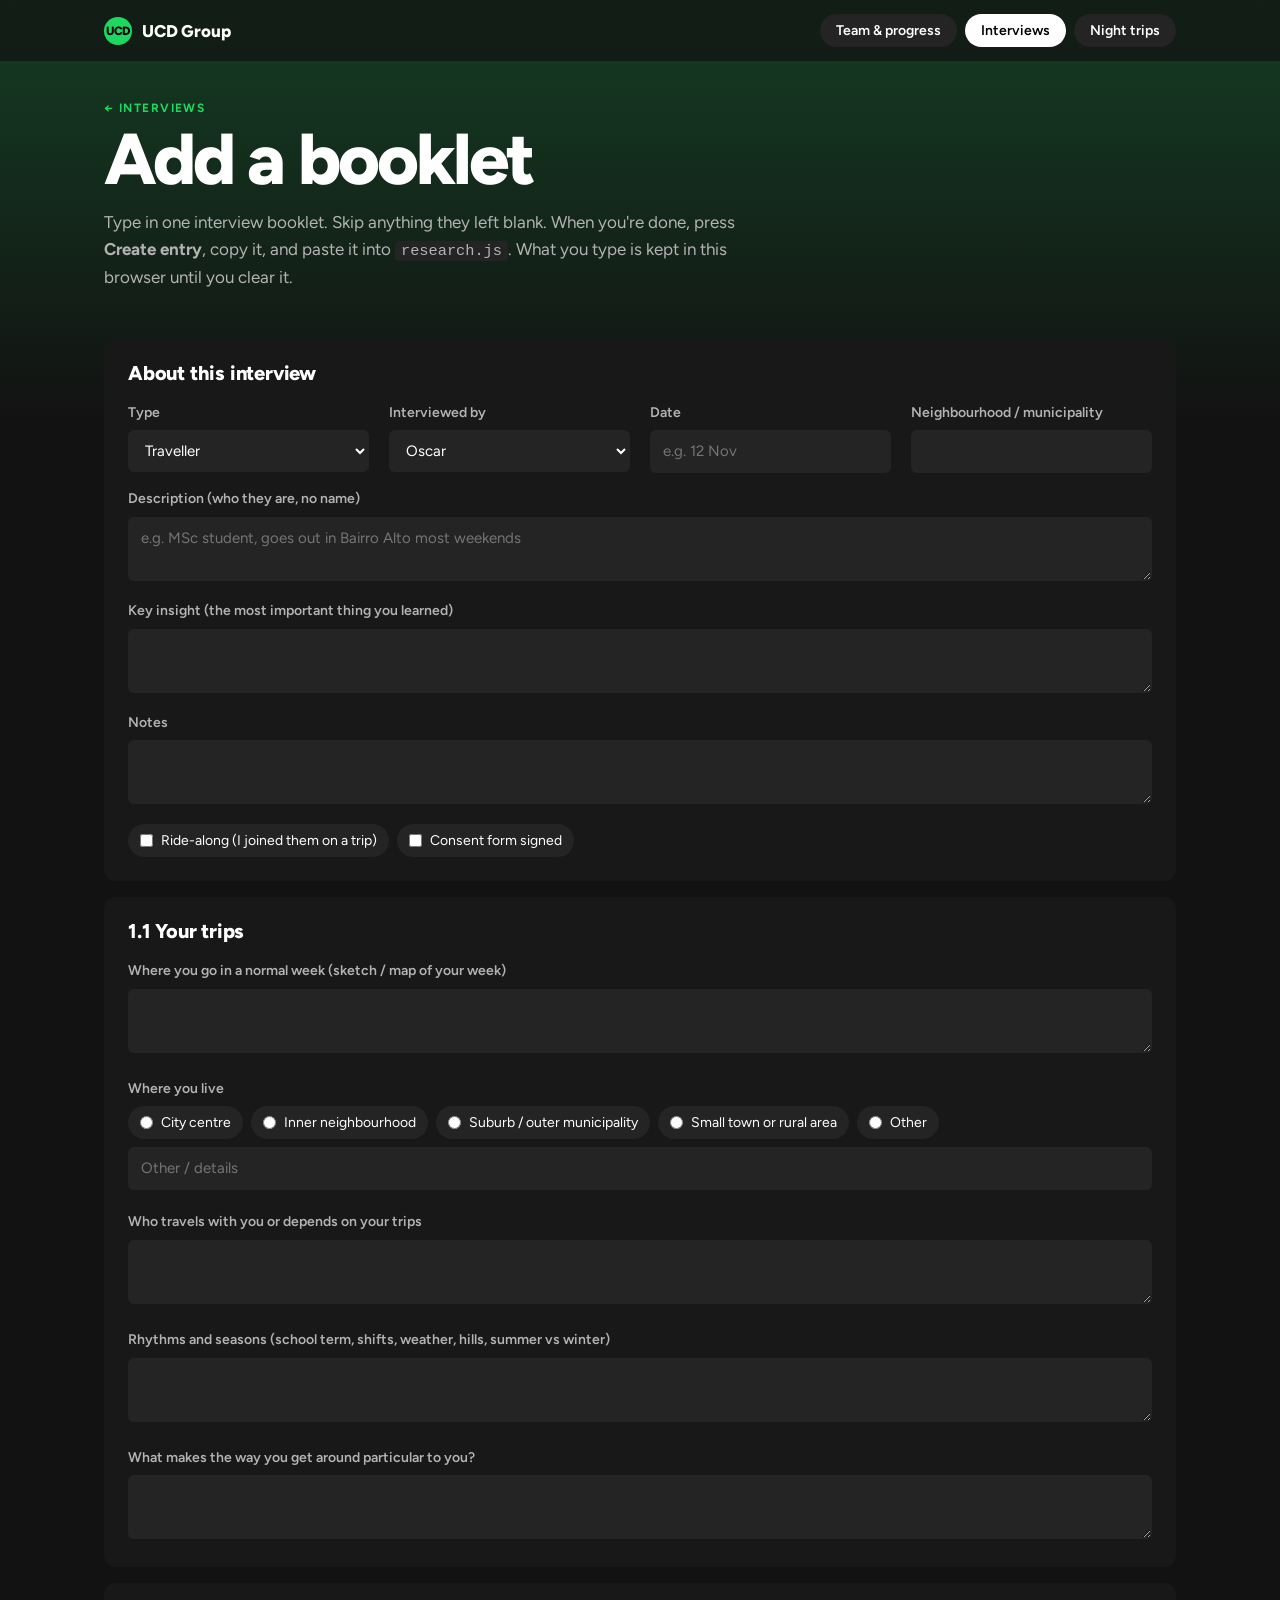
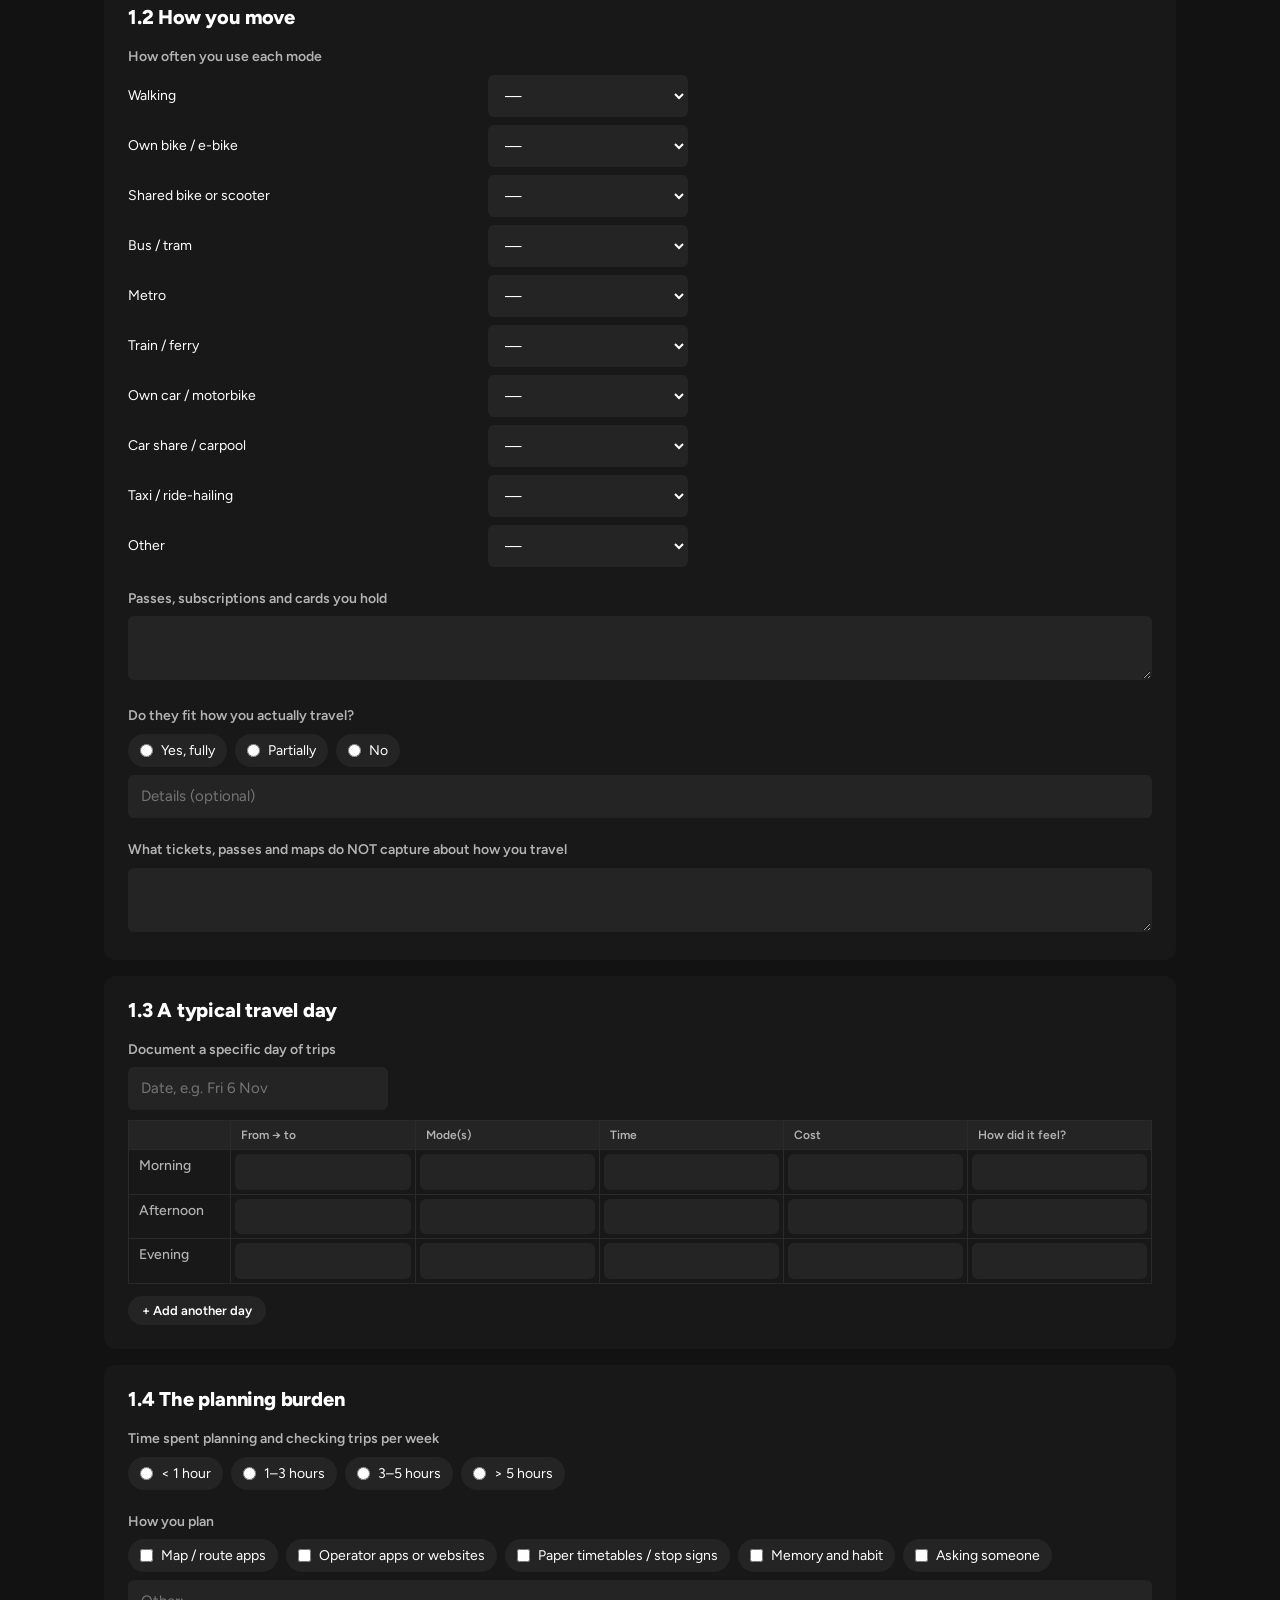
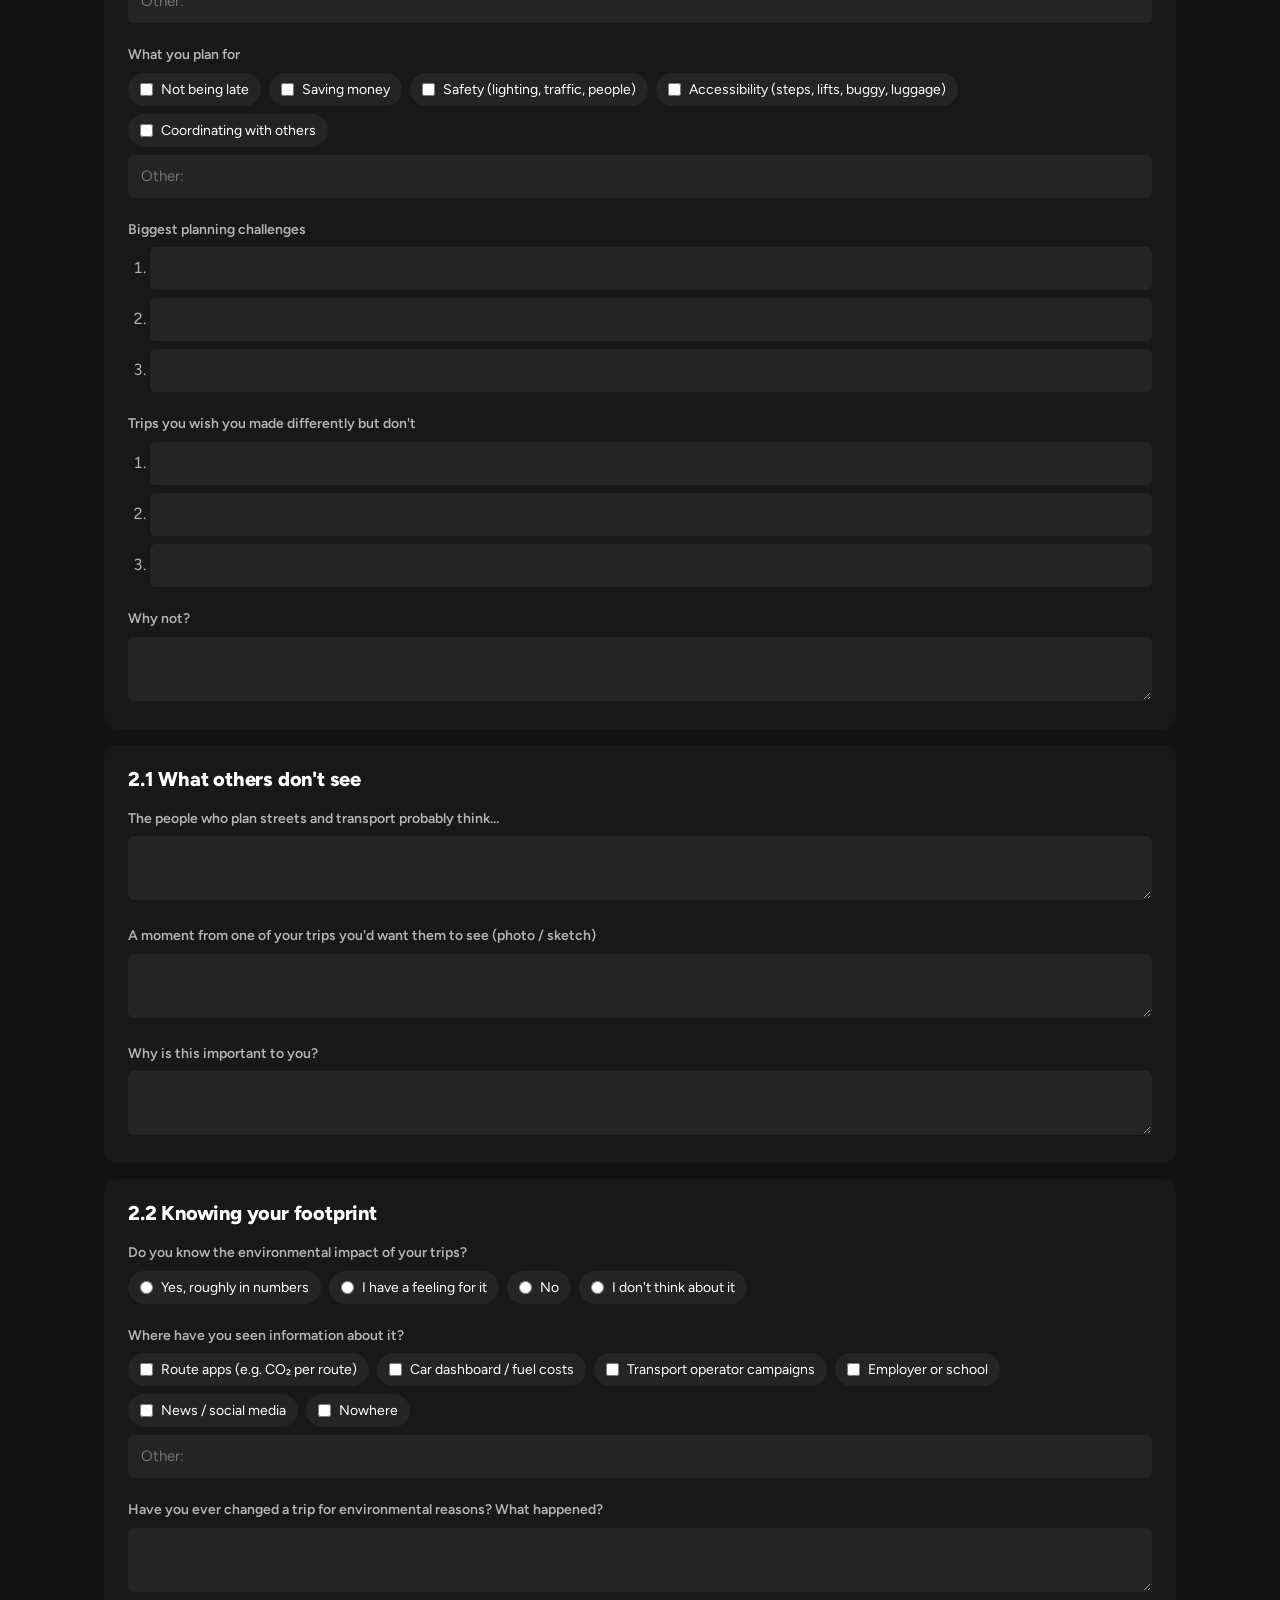
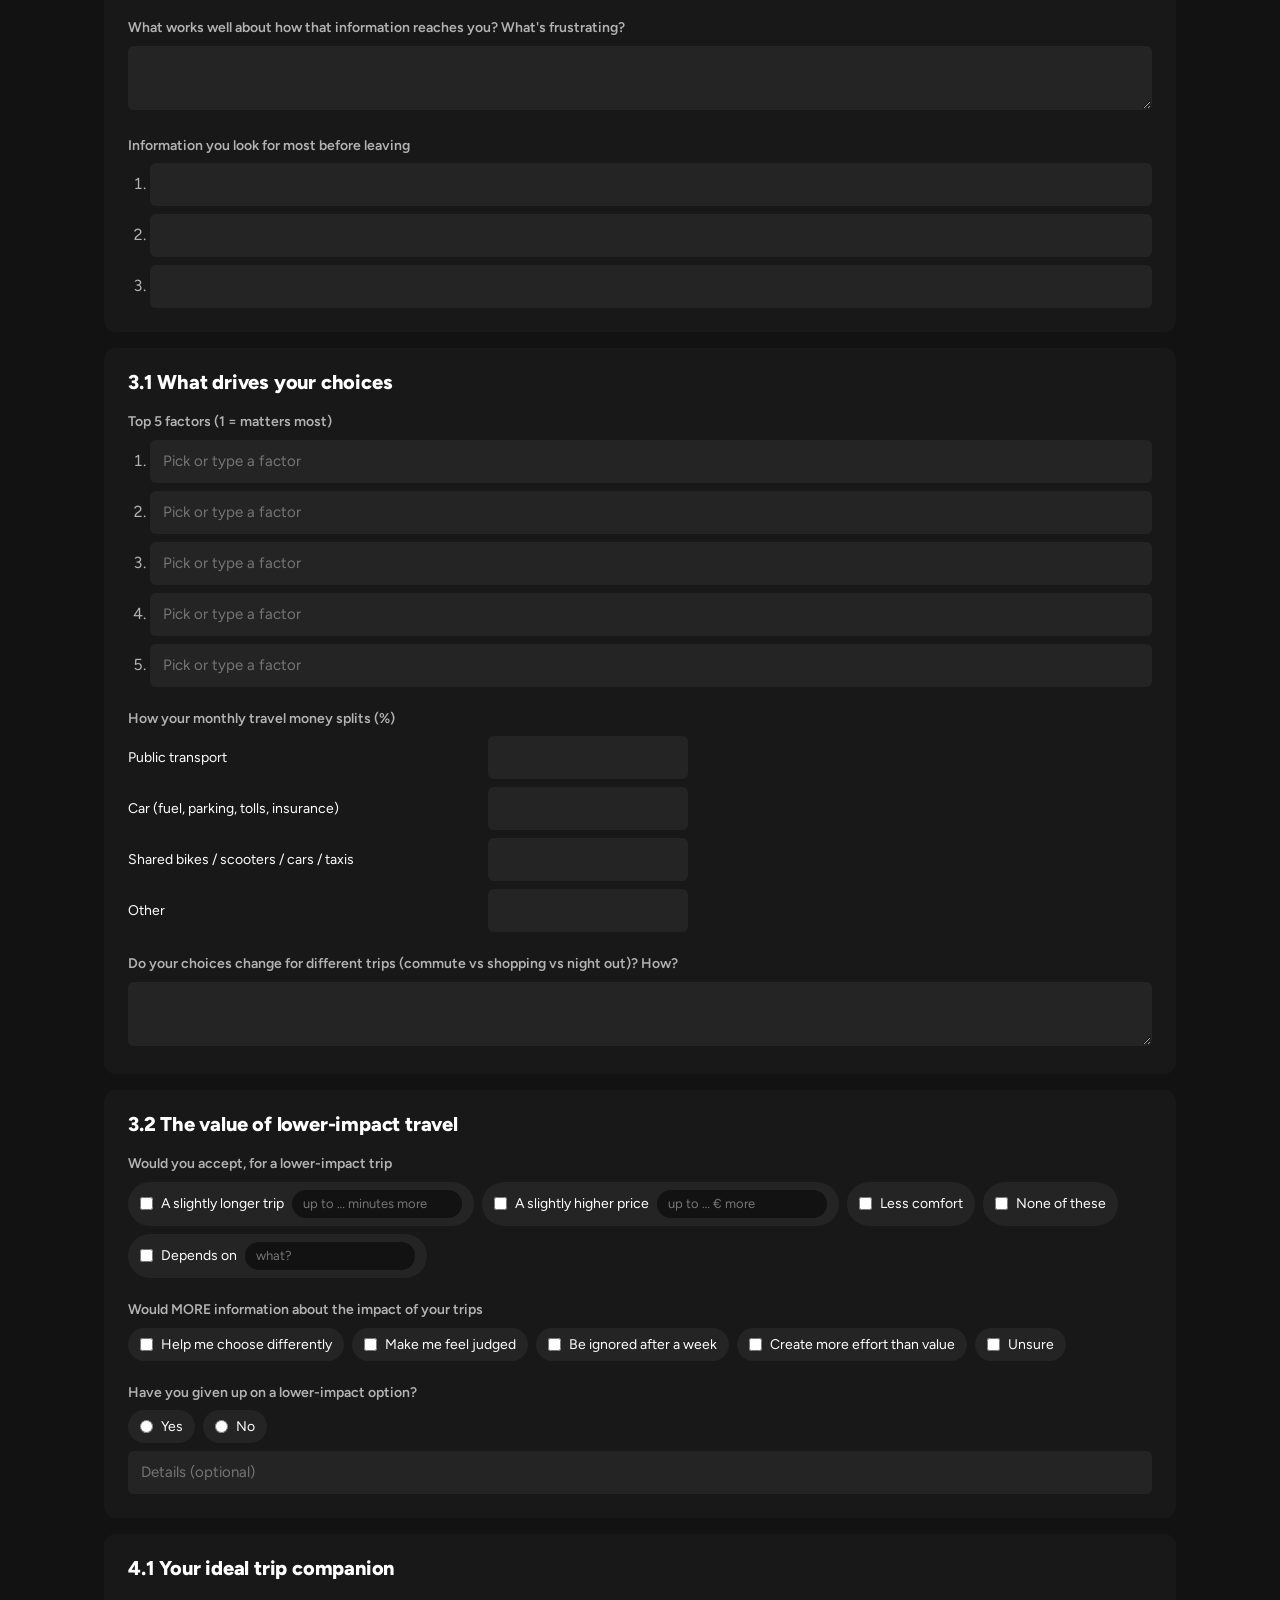
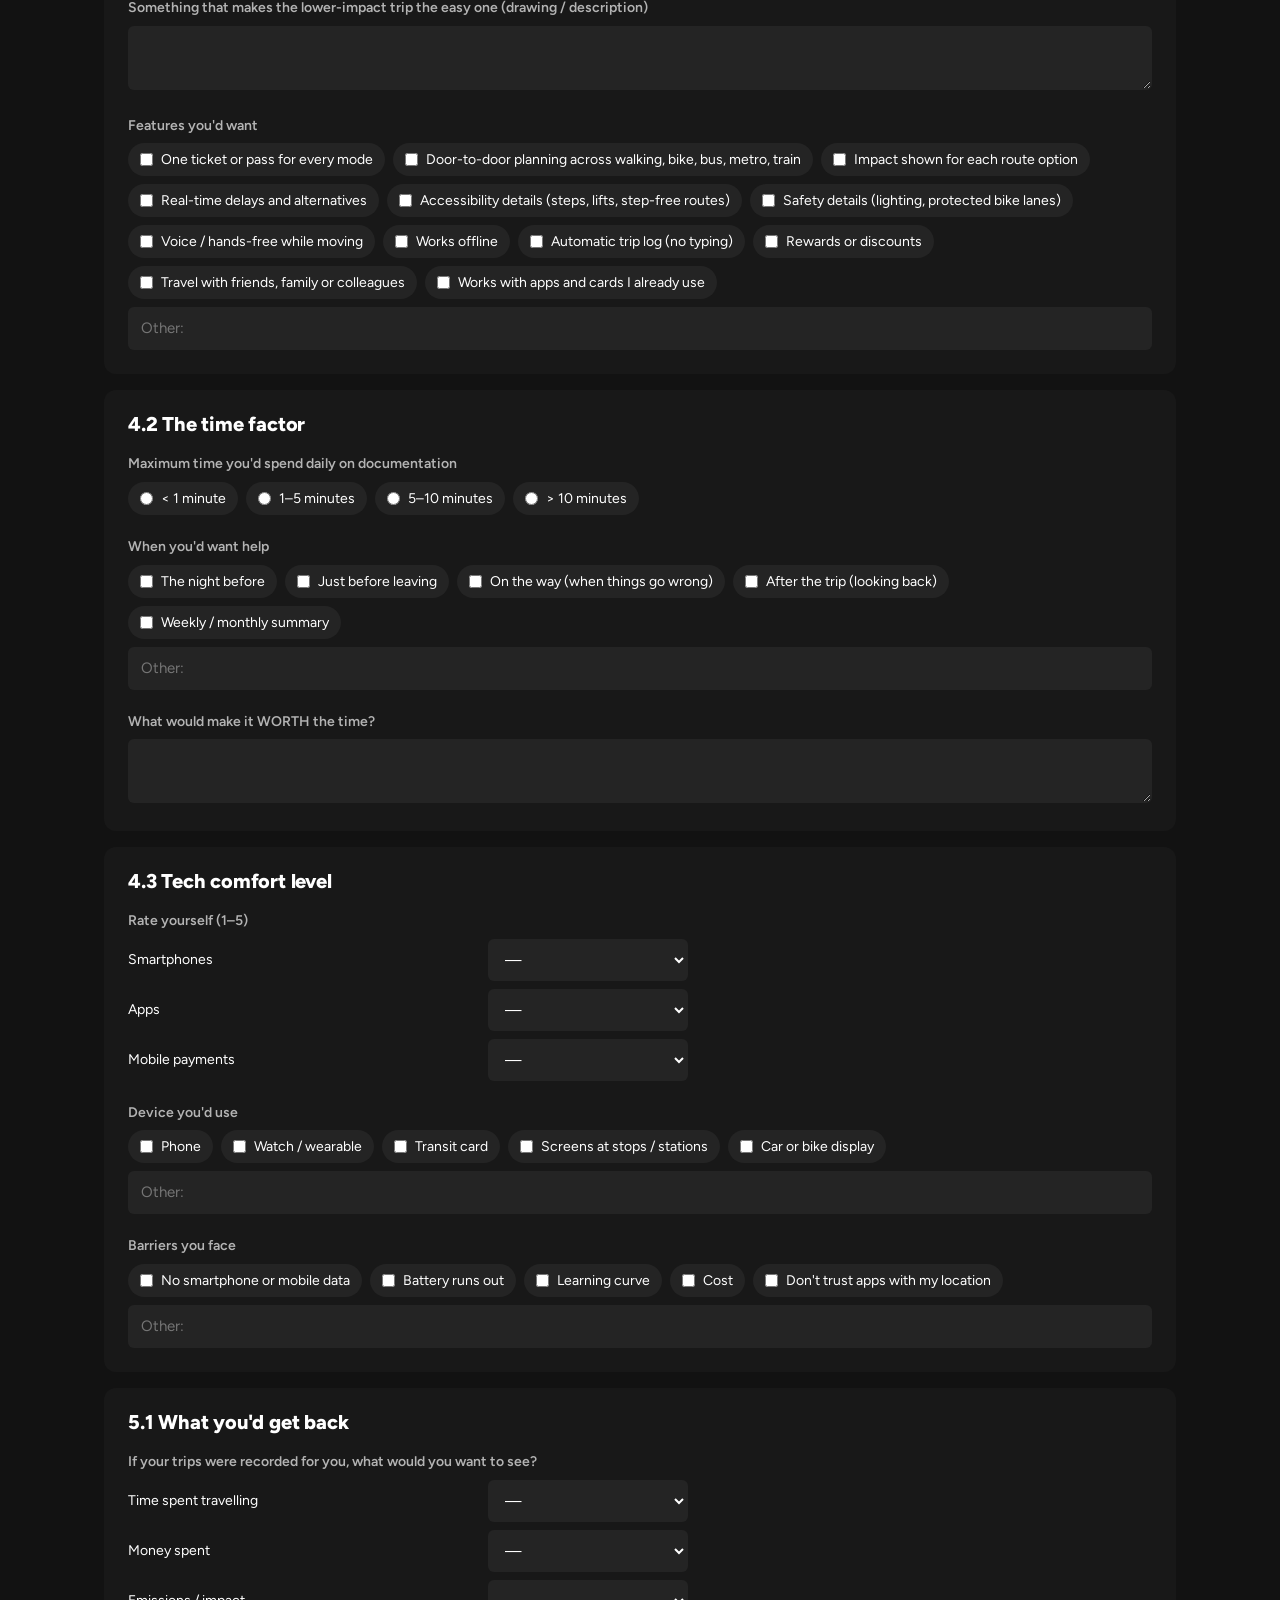
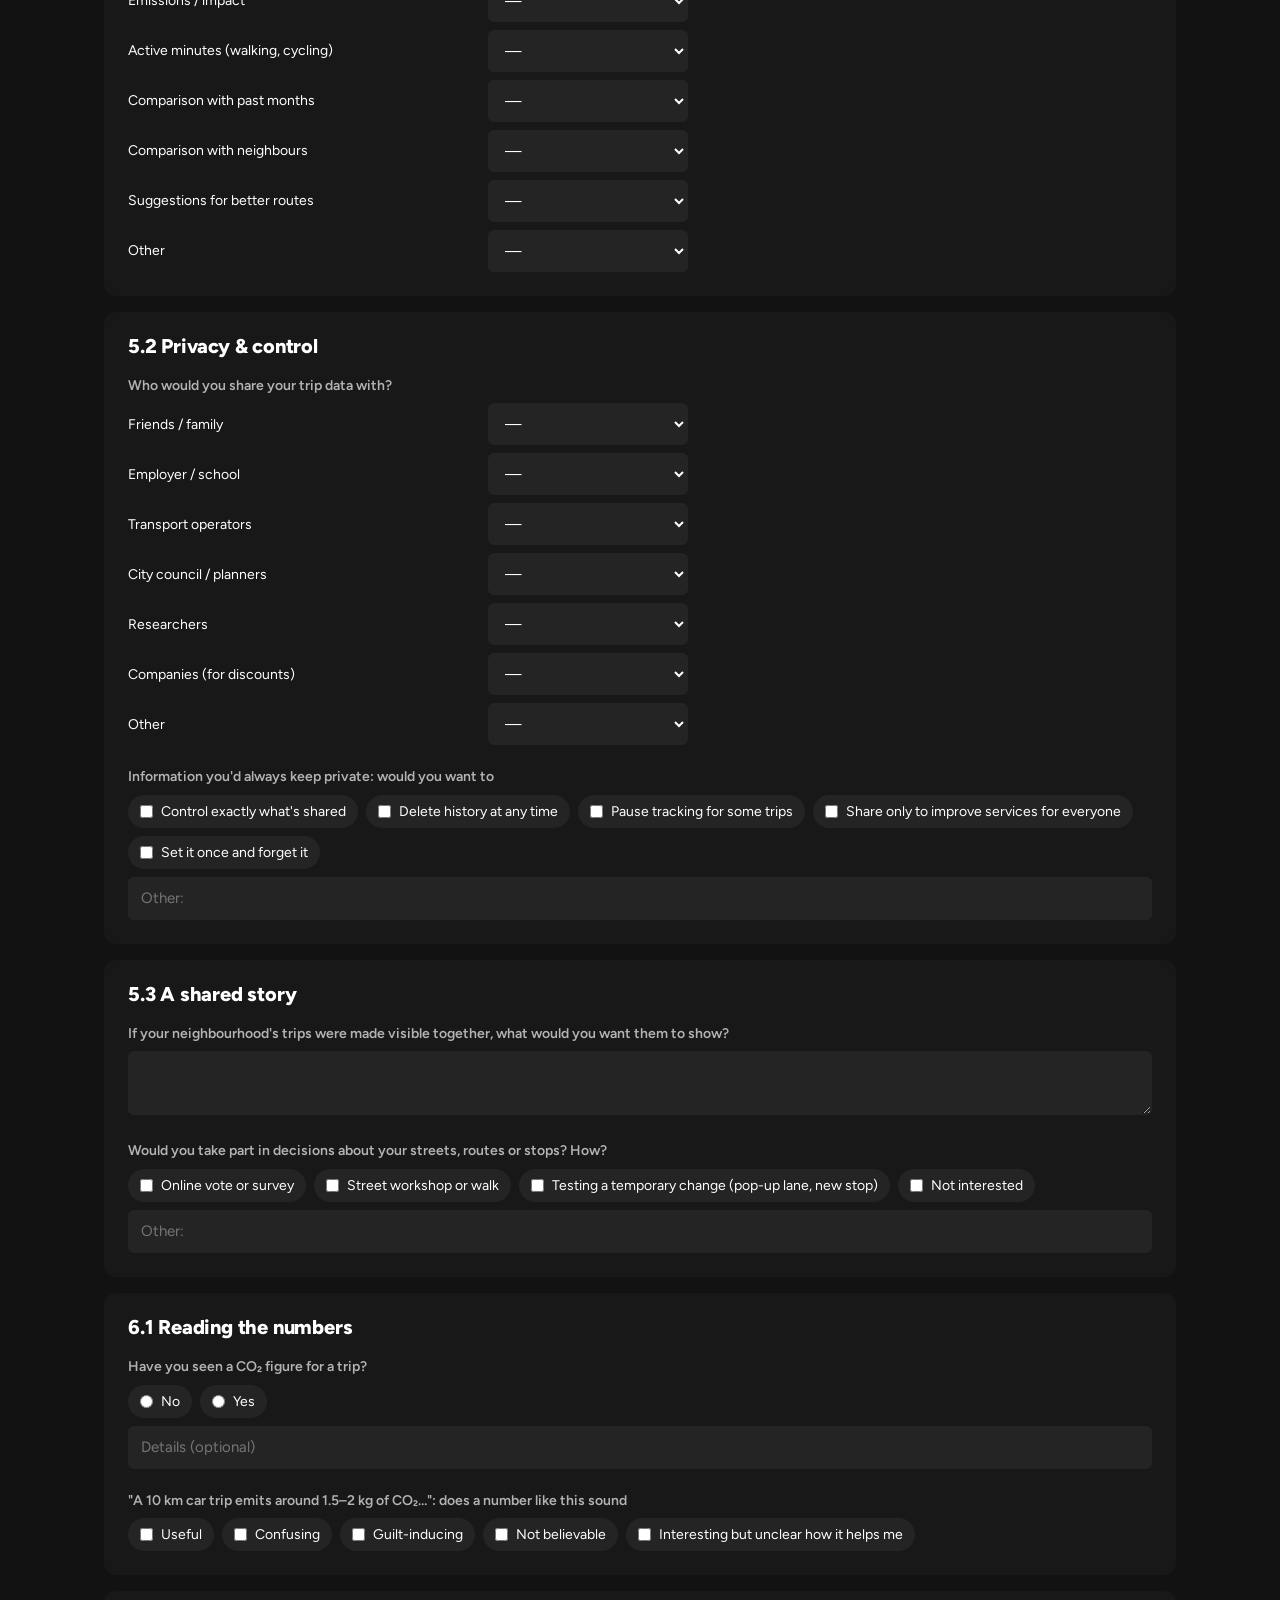
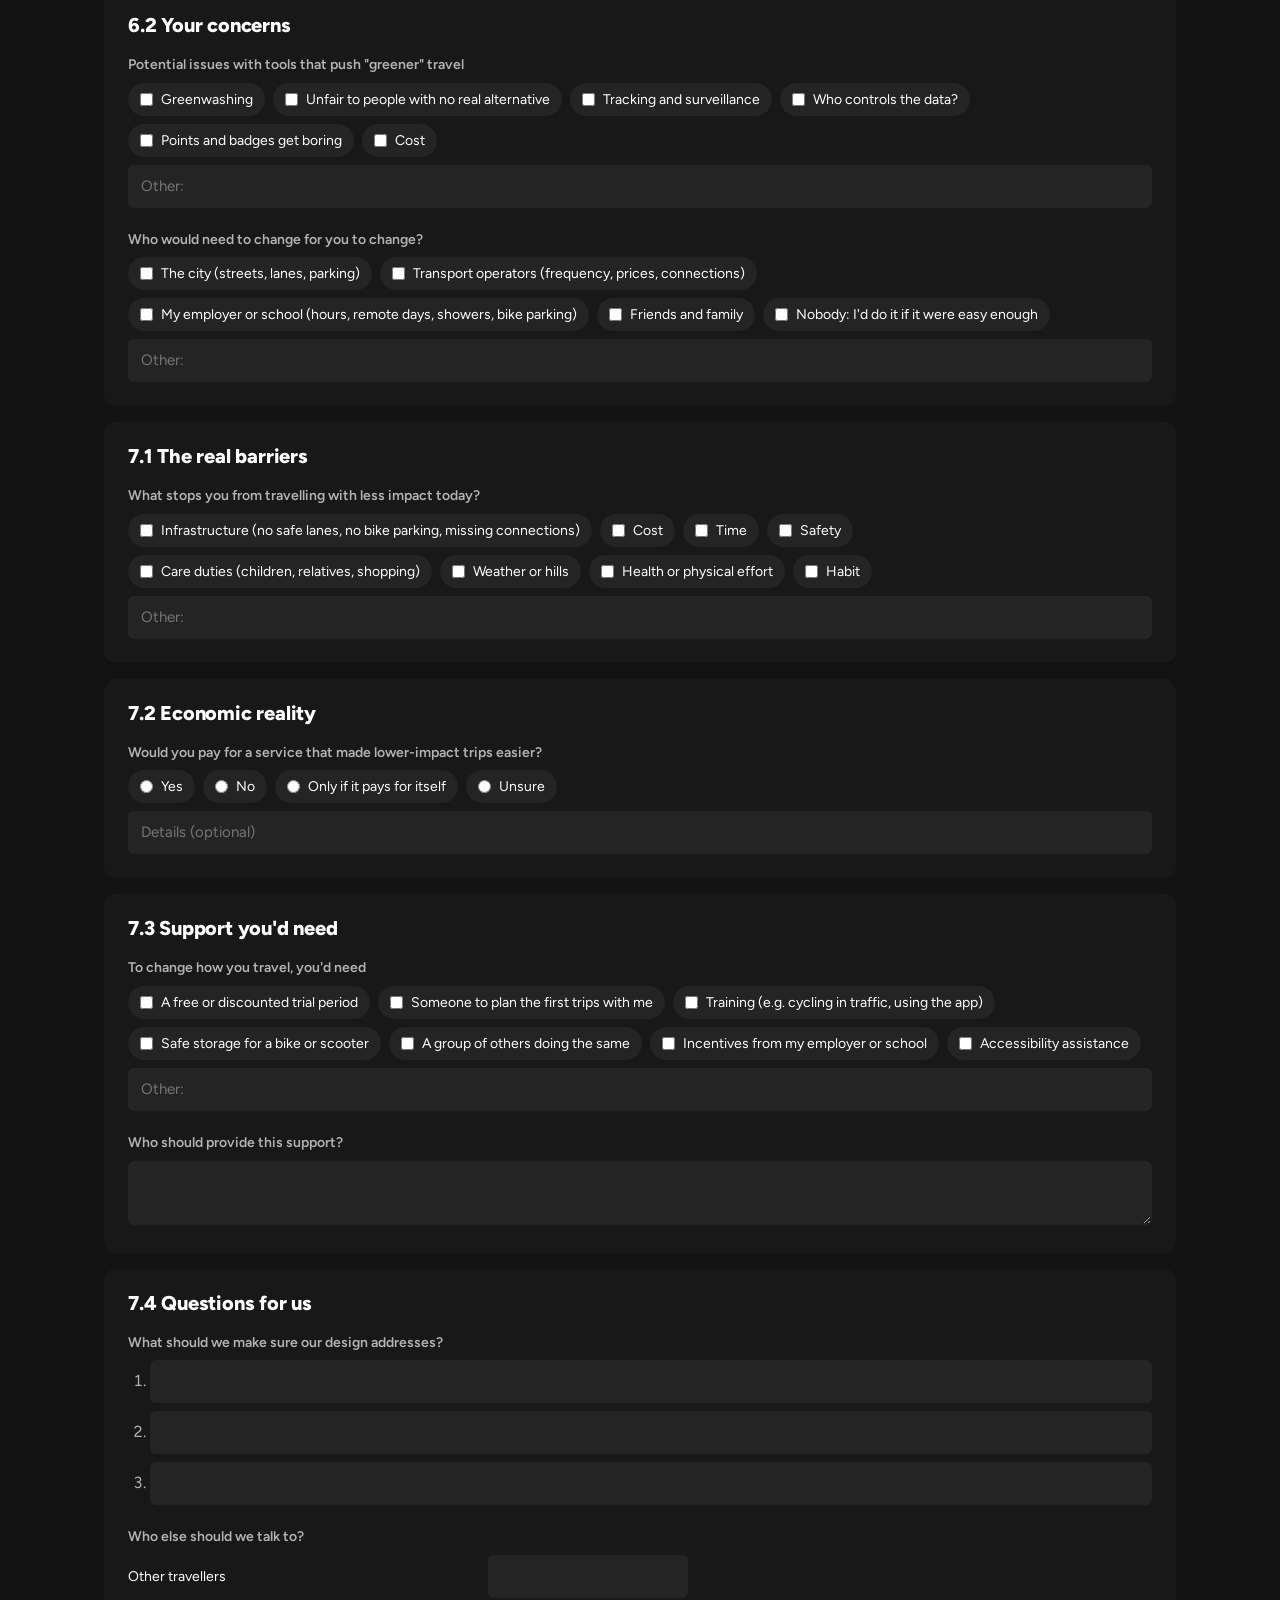
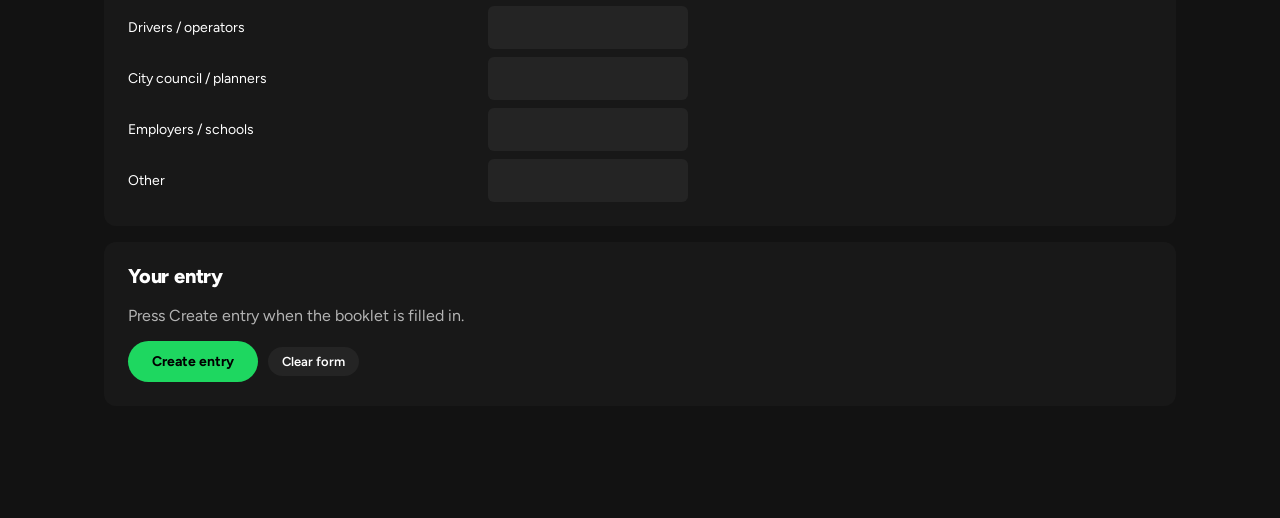
==== add.html @ 64a5278e "Spotify redesign, night trips diaries, interviews and add-booklet form - Restyle the site with Spoti" ====
<!doctype html>
<html lang="en">
<head>
  <meta charset="utf-8">
  <meta name="viewport" content="width=device-width, initial-scale=1">
  <title>UCD Group · Add a booklet</title>
  <link rel="preconnect" href="https://fonts.googleapis.com">
  <link rel="preconnect" href="https://fonts.gstatic.com" crossorigin>
  <link href="https://fonts.googleapis.com/css2?family=Figtree:wght@400;500;600;700;800&display=swap" rel="stylesheet">
  <link rel="stylesheet" href="styles.css">
</head>
<body>
  <header class="topbar">
    <div class="topbar-inner">
      <a class="brand" href="index.html"><span class="brand-mark">UCD</span>UCD Group</a>
      <nav class="nav" aria-label="Pages">
        <a href="index.html">Team &amp; progress</a>
        <a href="research.html" aria-current="page">Interviews</a>
        <a href="diary.html">Night trips</a>
      </nav>
    </div>
  </header>

  <main class="page">
    <header class="hero">
      <p class="eyebrow"><a class="back" href="research.html">← Interviews</a></p>
      <h1 class="hero-title">Add a booklet</h1>
      <p class="hero-lead">
        Type in one interview booklet. Skip anything they left blank. When you're done, press
        <strong>Create entry</strong>, copy it, and paste it into <code>research.js</code>.
        What you type is kept in this browser until you clear it.
      </p>
    </header>

    <form id="form" novalidate>
      <section class="form-card">
        <h2 class="form-title">About this interview</h2>
        <div class="form-grid" id="meta"></div>
      </section>
      <div id="booklet"></div>

      <section class="form-card" id="result">
        <h2 class="form-title">Your entry</h2>
        <p class="form-help" id="message">Press Create entry when the booklet is filled in.</p>
        <div class="actions">
          <button class="button" type="submit">Create entry</button>
          <button class="chip" type="button" id="clear">Clear form</button>
        </div>
        <div id="output" hidden>
          <textarea class="input code" id="code" rows="14" readonly aria-label="Entry to paste into research.js"></textarea>
          <div class="actions">
            <button class="button" type="button" id="copy">Copy entry</button>
            <a class="chip" id="github" href="https://github.com/pedropereira972/UCD-Group-Page/edit/main/research.js" target="_blank" rel="noopener">Open research.js on GitHub</a>
          </div>
          <ol class="steps">
            <li>Copy the entry.</li>
            <li>Open <code>research.js</code> (on GitHub, or in your copy of the project).</li>
            <li>Paste it on a new line just above the last line, <code>];</code>, and save (on GitHub: <em>Commit changes</em>).</li>
          </ol>
        </div>
      </section>
    </form>
  </main>

  <script src="members.js"></script>
  <script src="booklet.js?v=3"></script>
  <script>
    const DRAFT_KEY = "ucd-add-booklet-draft";
    let uid = 0;
    const nextId = () => "f" + ++uid;

    function make(tag, className, text) {
      const el = document.createElement(tag);
      if (className) el.className = className;
      if (text) el.textContent = text;
      return el;
    }

    function textBox(multiline, placeholder) {
      const el = make(multiline ? "textarea" : "input", "input");
      if (multiline) el.rows = 2; else el.type = "text";
      if (placeholder) el.placeholder = placeholder;
      el.id = nextId();
      return el;
    }

    function choice(type, name, label) {
      const wrap = make("label", "option");
      const input = make("input");
      input.type = type;
      input.name = name;
      input.value = label;
      wrap.append(input, make("span", "", label));
      return { wrap, input };
    }

    // ---- One builder per kind of question. Each returns { el, get(), set(value) }. ----

    function textQuestion() {
      const box = textBox(true);
      return { el: box, focus: box, get: () => box.value.trim(), set: (v) => { box.value = v || ""; } };
    }

    function singleQuestion(q) {
      const name = nextId();
      const el = make("div", "options");
      const items = q.options.map((o) => choice("radio", name, o));
      if (q.other) items.push(choice("radio", name, "Other"));
      items.forEach((i) => el.append(i.wrap));
      const extra = q.other || q.detail ? textBox(false, q.other ? "Other / details" : "Details (optional)") : null;
      if (extra) el.append(extra);

      return {
        el,
        get() {
          const picked = items.find((i) => i.input.checked);
          const more = extra ? extra.value.trim() : "";
          if (!picked) return more;
          if (picked.input.value === "Other") return more ? "Other: " + more : "Other";
          return more ? picked.input.value + ": " + more : picked.input.value;
        },
        set(v) {
          if (!v) return;
          const match = items.find((i) => i.input.value !== "Other" && (v === i.input.value || v.startsWith(i.input.value + ": ")));
          if (match) {
            match.input.checked = true;
            if (extra) extra.value = v.slice(match.input.value.length).replace(/^: /, "");
          } else if (extra) {
            const other = items.find((i) => i.input.value === "Other");
            if (other) other.input.checked = true;
            extra.value = v.replace(/^Other:?\s*/, "");
          }
        },
      };
    }

    function multiQuestion(q) {
      const el = make("div", "options");
      // An option is a string, or { label, detail } when it has a blank to fill in.
      const items = q.options.map((o) => {
        const item = choice("checkbox", "", typeof o === "string" ? o : o.label);
        if (typeof o !== "string") {
          item.detail = textBox(false, o.detail);
          item.detail.classList.add("input-inline");
          item.detail.addEventListener("input", () => { if (item.detail.value.trim()) item.input.checked = true; });
          item.wrap.append(item.detail);
        }
        return item;
      });
      items.forEach((i) => el.append(i.wrap));
      const other = q.other ? textBox(false, "Other:") : null;
      if (other) el.append(other);
      return {
        el,
        get() {
          const list = items.filter((i) => i.input.checked).map((i) => {
            const more = i.detail ? i.detail.value.trim() : "";
            return more ? i.input.value + ": " + more : i.input.value;
          });
          if (other && other.value.trim()) list.push("Other: " + other.value.trim());
          return list;
        },
        set(list) {
          (list || []).forEach((v) => {
            const match = items.find((i) => i.input.value === v || (i.detail && v.startsWith(i.input.value + ": ")));
            if (match && match.detail) match.detail.value = v.slice(match.input.value.length).replace(/^: /, "");
            if (match) match.input.checked = true;
            else if (other) other.value = String(v).replace(/^Other:\s*/, "");
          });
        },
      };
    }

    function rankedQuestion(q) {
      const el = make("ol", "ranked");
      let listId = "";
      if (q.options) {
        const list = make("datalist");
        list.id = listId = nextId();
        q.options.forEach((o) => { const opt = make("option"); opt.value = o; list.append(opt); });
        el.append(list);
      }
      const boxes = Array.from({ length: q.count || 3 }, () => {
        const li = make("li");
        const box = textBox(false, q.options ? "Pick or type a factor" : "");
        if (listId) box.setAttribute("list", listId);
        li.append(box);
        el.append(li);
        return box;
      });
      return {
        el,
        get: () => boxes.map((b) => b.value.trim()).filter(Boolean),
        set: (list) => (list || []).forEach((v, i) => { if (boxes[i]) boxes[i].value = v; }),
      };
    }

    function gridQuestion(q) {
      const el = make("div", "grid-rows");
      const rows = Object.entries(q.subs).map(([key, label]) => {
        const row = make("label", "grid-row");
        let control;
        if (q.scale) {
          control = make("select", "input");
          ["", ...q.scale].forEach((s) => {
            const opt = make("option", "", s || "—");
            opt.value = s;
            control.append(opt);
          });
        } else {
          control = textBox(false);
        }
        row.append(make("span", "", label), control);
        el.append(row);
        return [key, control];
      });
      return {
        el,
        get: () => Object.fromEntries(rows.map(([k, c]) => [k, c.value.trim()])),
        set: (obj) => rows.forEach(([k, c]) => { if (obj && obj[k] !== undefined) c.value = String(obj[k]); }),
      };
    }

    function daysQuestion() {
      const el = make("div");
      const list = make("div", "days-list");
      const days = [];

      function addDay(value) {
        const block = make("div", "day-block");
        const date = textBox(false, "Date, e.g. Fri 6 Nov");
        block.append(date);
        const scroll = make("div", "day-scroll");
        const table = make("table", "daytable form-daytable");
        const head = make("tr");
        head.append(make("th"), ...Object.values(DAY_LABELS).map((l) => make("th", "", l)));
        table.append(head);
        const cells = {};
        Object.entries(DAY_PERIODS).forEach(([p, label]) => {
          const tr = make("tr");
          tr.append(make("th", "", label));
          cells[p] = {};
          Object.keys(DAY_LABELS).forEach((k) => {
            const td = make("td");
            const box = textBox(false);
            box.setAttribute("aria-label", label + ": " + DAY_LABELS[k]);
            td.append(box);
            tr.append(td);
            cells[p][k] = box;
          });
          table.append(tr);
        });
        scroll.append(table);
        block.append(scroll);
        list.append(block);

        const day = {
          get() {
            const out = { date: date.value.trim() };
            Object.keys(cells).forEach((p) => {
              out[p] = Object.fromEntries(Object.entries(cells[p]).map(([k, b]) => [k, b.value.trim()]));
            });
            return out;
          },
          set(v) {
            date.value = v.date || "";
            Object.keys(cells).forEach((p) => Object.keys(cells[p]).forEach((k) => {
              cells[p][k].value = (v[p] && v[p][k]) || "";
            }));
          },
        };
        if (value) day.set(value);
        days.push(day);
      }

      const more = make("button", "chip", "+ Add another day");
      more.type = "button";
      more.onclick = () => addDay();
      el.append(list, more);
      addDay();

      const filled = (d) => d.date || Object.keys(DAY_PERIODS).some((p) => Object.values(d[p]).some(Boolean));
      return {
        el,
        get: () => days.map((d) => d.get()).filter(filled),
        set(list) {
          (list || []).forEach((v, i) => { if (i >= days.length) addDay(v); else days[i].set(v); });
        },
      };
    }

    const BUILDERS = { single: singleQuestion, multi: multiQuestion, ranked: rankedQuestion, grid: gridQuestion, days: daysQuestion };

    // ---- About this interview ----

    const meta = {};
    function metaField(key, label, control, wide) {
      const wrap = make("div", "field" + (wide ? " is-wide" : ""));
      const lab = make("label", "field-label", label);
      lab.htmlFor = control.id;
      wrap.append(lab, control);
      document.getElementById("meta").append(wrap);
      meta[key] = control;
    }
    function select(options) {
      const el = make("select", "input");
      el.id = nextId();
      options.forEach((o) => { const opt = make("option", "", o); opt.value = o; el.append(opt); });
      return el;
    }
    function checkbox(label) {
      const wrap = make("label", "option");
      const input = make("input");
      input.type = "checkbox";
      input.id = nextId();
      wrap.append(input, make("span", "", label));
      return { wrap, input };
    }

    metaField("type", "Type", select(["Traveller", "Stakeholder"]));
    metaField("by", "Interviewed by", select(MEMBERS.map((m) => m.name.split(/\s+/)[0])));
    metaField("date", "Date", textBox(false, "e.g. 12 Nov"));
    metaField("neighbourhood", "Neighbourhood / municipality", textBox(false));
    metaField("description", "Description (who they are, no name)", textBox(true, "e.g. MSc student, goes out in Bairro Alto most weekends"), true);
    metaField("insight", "Key insight (the most important thing you learned)", textBox(true), true);
    metaField("notes", "Notes", textBox(true), true);
    const ride = checkbox("Ride-along (I joined them on a trip)");
    const consent = checkbox("Consent form signed");
    const ticks = make("div", "field is-wide options");
    ticks.append(ride.wrap, consent.wrap);
    document.getElementById("meta").append(ticks);

    // ---- The booklet ----

    const questions = {};
    const bookletBox = document.getElementById("booklet");
    BOOKLET.forEach((s) => {
      const card = make("section", "form-card");
      card.append(make("h2", "form-title", s.id + " " + s.title));
      s.questions.forEach((q) => {
        const built = (BUILDERS[q.kind] || textQuestion)(q);
        const wrap = make("div", "question");
        const label = make(built.focus ? "label" : "p", "field-label", q.label);
        if (built.focus) label.htmlFor = built.focus.id;
        wrap.append(label, built.el);
        card.append(wrap);
        questions[q.key] = built;
      });
      bookletBox.append(card);
    });

    function toggleBooklet() {
      bookletBox.hidden = meta.type.value === "Stakeholder";
    }
    meta.type.addEventListener("change", toggleBooklet);

    // ---- Collect, save and restore ----

    function collect() {
      const entry = {
        type: meta.type.value,
        by: meta.by.value,
        date: meta.date.value.trim(),
        description: meta.description.value.trim(),
        neighbourhood: meta.neighbourhood.value.trim(),
        rideAlong: ride.input.checked,
        consent: consent.input.checked,
        insight: meta.insight.value.trim(),
        notes: meta.notes.value.trim(),
      };
      if (entry.type !== "Stakeholder") {
        BOOKLET.forEach((s) => s.questions.forEach((q) => { entry[q.key] = questions[q.key].get(); }));
      }
      return entry;
    }

    function restore(entry) {
      ["type", "by", "date", "description", "neighbourhood", "insight", "notes"].forEach((k) => {
        if (entry[k] !== undefined) meta[k].value = entry[k];
      });
      ride.input.checked = !!entry.rideAlong;
      consent.input.checked = !!entry.consent;
      Object.entries(questions).forEach(([k, q]) => { if (entry[k] !== undefined) q.set(entry[k]); });
    }

    const form = document.getElementById("form");
    let saveTimer;
    form.addEventListener("input", () => {
      clearTimeout(saveTimer);
      saveTimer = setTimeout(() => {
        try { localStorage.setItem(DRAFT_KEY, JSON.stringify(collect())); } catch (e) { /* storage unavailable */ }
      }, 400);
    });

    try {
      const saved = localStorage.getItem(DRAFT_KEY);
      if (saved) restore(JSON.parse(saved));
    } catch (e) { /* no draft */ }
    toggleBooklet();

    document.getElementById("clear").onclick = () => {
      if (!confirm("Clear everything you typed in this form?")) return;
      try { localStorage.removeItem(DRAFT_KEY); } catch (e) { /* ignore */ }
      location.reload();
    };

    // ---- Create and copy the entry ----

    const message = document.getElementById("message");
    form.addEventListener("submit", (e) => {
      e.preventDefault();
      const entry = collect();
      const missing = [["date", "the date"], ["description", "a description"]].filter(([k]) => !entry[k]).map(([, l]) => l);
      if (missing.length) {
        message.textContent = "Add " + missing.join(" and ") + " first.";
        message.className = "form-help is-error";
        meta[missing[0] === "the date" ? "date" : "description"].focus();
        return;
      }
      const code = JSON.stringify(entry, null, 2).replace(/^/gm, "  ") + ",";
      document.getElementById("code").value = code;
      document.getElementById("output").hidden = false;
      message.textContent = "Entry created. Copy it and paste it into research.js.";
      message.className = "form-help is-ok";
    });

    document.getElementById("copy").onclick = async () => {
      const box = document.getElementById("code");
      try {
        await navigator.clipboard.writeText(box.value);
      } catch (e) {
        box.select();
        document.execCommand("copy");
      }
      message.textContent = "Copied. Now paste it into research.js, just above the last line ( ]; ).";
      message.className = "form-help is-ok";
    };
  </script>
</body>
</html>
---- styles.css ----
/* Colours inspired by Spotify: near-black background, grey surfaces, green accent. */
:root {
  --bg: #121212;
  --surface: #181818;
  --surface-hover: #282828;
  --elevated: #242424;
  --border: #2a2a2a;
  --accent: #1ed760;
  --on-accent: #000;
  --text: #fff;
  --muted: #b3b3b3;
  --subtle: #8a8a8a;
  --warn: #ffa42b;
  --warn-bg: rgba(255, 164, 43, 0.14);
  --radius: 8px;
}

* { box-sizing: border-box; }

html, body { margin: 0; }

body {
  background:
    linear-gradient(180deg, rgba(30, 215, 96, 0.22) 0, rgba(18, 18, 18, 0) 420px),
    var(--bg);
  background-repeat: no-repeat;
  color: var(--text);
  font-family: "Figtree", system-ui, -apple-system, "Segoe UI", sans-serif;
  min-height: 100vh;
  -webkit-font-smoothing: antialiased;
}

/* Top bar */

.topbar {
  position: sticky;
  top: 0;
  z-index: 10;
  background: rgba(18, 18, 18, 0.72);
  backdrop-filter: blur(12px);
  -webkit-backdrop-filter: blur(12px);
}

.topbar-inner {
  max-width: 1120px;
  margin: 0 auto;
  padding: 14px 24px;
  display: flex;
  align-items: center;
  justify-content: space-between;
  gap: 12px 16px;
  flex-wrap: wrap;
}

.topbar-wide { max-width: 1400px; }

.brand {
  display: flex;
  align-items: center;
  gap: 10px;
  color: var(--text);
  font-weight: 800;
  font-size: 17px;
  letter-spacing: -0.01em;
  text-decoration: none;
}

.brand-mark {
  width: 28px;
  height: 28px;
  border-radius: 50%;
  background: var(--accent);
  color: var(--on-accent);
  display: grid;
  place-items: center;
  font-size: 12px;
  font-weight: 800;
}

.nav {
  display: flex;
  flex-wrap: wrap;
  gap: 8px;
}

.nav a {
  padding: 8px 16px;
  border-radius: 999px;
  background: var(--elevated);
  color: var(--text);
  font-size: 14px;
  font-weight: 600;
  text-decoration: none;
  transition: background 0.15s ease;
}

.nav a:hover { background: var(--surface-hover); }

.nav a[aria-current="page"] {
  background: var(--text);
  color: var(--on-accent);
}

/* Page */

.page {
  max-width: 1120px;
  margin: 0 auto;
  padding: 40px 24px 96px;
}

.page-wide { max-width: 1400px; }

.hero { margin-bottom: 48px; }

.hero-title {
  margin: 0 0 14px;
  font-weight: 800;
  font-size: clamp(40px, 7vw, 72px);
  line-height: 1;
  letter-spacing: -0.04em;
}

.hero-lead {
  max-width: 680px;
  margin: 0;
  color: var(--muted);
  font-size: 17px;
  line-height: 1.6;
}

.section + .section { margin-top: 72px; }

.header { margin-bottom: 24px; }

.eyebrow {
  margin: 0 0 8px;
  color: var(--accent);
  font-size: 12px;
  font-weight: 700;
  letter-spacing: 0.12em;
  text-transform: uppercase;
}

.section-title {
  margin: 0;
  font-weight: 800;
  font-size: clamp(26px, 3.6vw, 34px);
  letter-spacing: -0.03em;
}

.intro {
  max-width: 720px;
  margin: -8px 0 24px;
  color: var(--muted);
  line-height: 1.6;
}

/* Team cards */

.grid {
  display: grid;
  grid-template-columns: repeat(auto-fill, minmax(220px, 1fr));
  gap: 20px;
}

.card {
  padding: 14px;
  background: var(--surface);
  border-radius: var(--radius);
  transition: background 0.25s ease;
}

.card:hover { background: var(--surface-hover); }

.card-media {
  position: relative;
  aspect-ratio: 1 / 1;
  border-radius: 6px;
  background: linear-gradient(135deg, #1db954, #0f5c2c);
  display: grid;
  place-items: center;
  overflow: hidden;
  box-shadow: 0 8px 24px rgba(0, 0, 0, 0.5);
}

.card-initials {
  font-weight: 800;
  font-size: 48px;
  letter-spacing: -0.02em;
  color: #000;
}

.card-media img {
  position: absolute;
  inset: 0;
  width: 100%;
  height: 100%;
  object-fit: cover;
}

.card-body { padding: 16px 2px 4px; }

.card-name { margin: 0 0 4px; font-size: 16px; font-weight: 700; }

.card-role { margin: 0 0 6px; color: var(--accent); font-size: 14px; font-weight: 600; }

.card-id { margin: 0; color: var(--muted); font-size: 13px; font-variant-numeric: tabular-nums; }

/* Timeline */

.timeline {
  --label: 110px;
  --dot: 28px;
  position: relative;
  list-style: none;
  margin: 0;
  padding: 0;
}

.timeline::before {
  content: "";
  position: absolute;
  top: 8px;
  bottom: 0;
  left: calc(var(--label) + var(--dot) / 2 - 1px);
  width: 2px;
  background: var(--border);
}

.week {
  position: relative;
  display: grid;
  grid-template-columns: var(--label) var(--dot) 1fr;
  column-gap: 14px;
  padding-bottom: 44px;
}

.week:last-child { padding-bottom: 0; }

.week-label {
  display: flex;
  flex-direction: column;
  align-items: flex-end;
  gap: 4px;
  padding-top: 2px;
}

.week-name { font-weight: 700; font-size: 16px; }

.week-dates { color: var(--muted); font-size: 13px; }

.week-dot {
  justify-self: center;
  margin-top: 5px;
  width: 14px;
  height: 14px;
  border-radius: 50%;
  border: 2px solid var(--subtle);
  background: var(--bg);
  z-index: 1;
}

.week.is-done .week-dot { border-color: var(--accent); background: var(--accent); }

.week.is-current .week-dot {
  width: 18px;
  height: 18px;
  margin-top: 3px;
  border-color: var(--accent);
  box-shadow: 0 0 0 5px rgba(30, 215, 96, 0.2);
}

.week.is-upcoming .week-name { color: var(--muted); }

.week-content { min-width: 0; }

.week-head { display: flex; flex-wrap: wrap; align-items: center; gap: 8px 10px; }

.week-title { margin: 0 4px 0 0; font-size: 18px; font-weight: 700; }

.badge { padding: 4px 10px; border-radius: 999px; font-size: 12px; font-weight: 700; }

.badge-current { background: var(--accent); color: var(--on-accent); }
.badge-done { background: var(--elevated); color: var(--muted); }
.badge-due { background: var(--warn-bg); color: var(--warn); }

.week-desc { margin: 12px 0 0; max-width: 640px; color: var(--muted); line-height: 1.6; }

.update {
  margin-top: 18px;
  padding: 16px 18px 20px;
  background: var(--surface);
  border-radius: var(--radius);
}

.update-meta { display: flex; align-items: center; gap: 10px; margin-bottom: 12px; }

.pill {
  padding: 3px 10px;
  border-radius: 999px;
  background: var(--elevated);
  color: var(--muted);
  font-size: 12px;
  font-weight: 600;
}

.update-date { color: var(--muted); font-size: 13px; }

.update-title { margin: 0 0 8px; font-size: 15px; font-weight: 700; }

.update-body { margin: 0; font-size: 15px; line-height: 1.6; white-space: pre-line; }

/* Buttons and chips */

.header-row {
  display: flex;
  align-items: flex-end;
  justify-content: space-between;
  gap: 16px;
  flex-wrap: wrap;
}

.button {
  padding: 12px 24px;
  border: 0;
  border-radius: 999px;
  background: var(--accent);
  color: var(--on-accent);
  font: 700 14px "Figtree", sans-serif;
  cursor: pointer;
  transition: transform 0.1s ease, background 0.15s ease;
}

.button:hover { transform: scale(1.04); background: #3be477; }

.chip {
  padding: 7px 14px;
  border: 0;
  border-radius: 999px;
  background: var(--elevated);
  color: var(--text);
  font: 600 13px "Figtree", sans-serif;
  cursor: pointer;
}

.chip:hover { background: var(--surface-hover); }

.chip[aria-pressed="true"] { background: var(--text); color: var(--on-accent); }

/* Research progress */

.progress {
  display: grid;
  grid-template-columns: repeat(auto-fill, minmax(220px, 1fr));
  gap: 12px;
  margin-bottom: 24px;
}

.progress-card { padding: 14px 16px; background: var(--surface); border-radius: var(--radius); }

.progress-name { display: block; margin-bottom: 10px; font-weight: 700; }

.progress-counts { display: flex; flex-wrap: wrap; gap: 6px; }

.count {
  padding: 3px 9px;
  border-radius: 999px;
  background: var(--elevated);
  color: var(--muted);
  font-size: 12px;
  font-weight: 600;
  font-variant-numeric: tabular-nums;
}

.count.is-met { background: rgba(30, 215, 96, 0.16); color: var(--accent); }

.filters { display: flex; flex-wrap: wrap; gap: 8px; margin-bottom: 14px; }

/* Research sheet */

.sheet-wrap {
  overflow: auto;
  max-height: 70vh;
  border-radius: var(--radius);
  background: var(--surface);
}

.sheet { width: 100%; min-width: 1200px; border-collapse: collapse; font-size: 14px; }

.sheet th,
.sheet td {
  padding: 12px 14px;
  border-bottom: 1px solid var(--border);
  text-align: left;
  vertical-align: top;
  line-height: 1.45;
}

.sheet th {
  position: sticky;
  top: 0;
  z-index: 1;
  background: var(--surface);
  color: var(--muted);
  font-size: 12px;
  font-weight: 600;
  letter-spacing: 0.06em;
  text-transform: uppercase;
  white-space: nowrap;
}

.sheet th.wide { min-width: 220px; }

.sheet tbody tr:hover td { background: var(--surface-hover); }

.sheet td:first-child { color: var(--muted); font-variant-numeric: tabular-nums; }

.sheet td:nth-child(4) { white-space: nowrap; }

.sheet td.warn { color: var(--warn); }

.sheet td.empty { padding: 48px 12px; color: var(--muted); text-align: center; line-height: 1.6; }

.sheet tr.row { cursor: pointer; }
.sheet tr.row:focus-visible { outline: 2px solid var(--accent); outline-offset: -2px; }
.sheet tr.is-selected td { background: rgba(30, 215, 96, 0.1); }

.tag { padding: 3px 10px; border-radius: 999px; font-size: 12px; font-weight: 700; white-space: nowrap; }

.tag-traveller { background: rgba(30, 215, 96, 0.16); color: var(--accent); }
.tag-stakeholder { background: var(--warn-bg); color: var(--warn); }

/* Full booklet answers */

.answers { margin-top: 32px; scroll-margin-top: 80px; }

.answers-head {
  display: flex;
  align-items: center;
  justify-content: space-between;
  gap: 12px;
  margin-bottom: 16px;
}

.answers-title { margin: 0; font-size: 22px; font-weight: 800; }

.answers-meta {
  display: grid;
  grid-template-columns: max-content 1fr;
  gap: 8px 20px;
  margin: 0 0 24px;
  padding: 16px 18px;
  background: var(--surface);
  border-radius: var(--radius);
}

.answers-meta dt { color: var(--muted); font-size: 14px; }
.answers-meta dd { margin: 0; font-size: 15px; }

.answers-grid {
  display: grid;
  grid-template-columns: repeat(auto-fill, minmax(360px, 1fr));
  gap: 16px;
  align-items: start;
}

.answer-card { padding: 16px 18px 18px; background: var(--surface); border-radius: var(--radius); }

.answer-section { margin: 0 0 12px; color: var(--accent); font-size: 15px; font-weight: 700; }

.answer-card dl { margin: 0; }

.answer-card dt { margin-top: 12px; color: var(--muted); font-size: 13px; line-height: 1.4; }

.answer-card dt:first-child { margin-top: 0; }

.answer-card dd { margin: 4px 0 0; font-size: 15px; line-height: 1.5; }

.answer-card dd.blank,
.answer-card td.blank { color: var(--subtle); }

.answer-card ul,
.answer-card ol { margin: 0; padding-left: 20px; }

.answer-card .subtable { width: 100%; border-collapse: collapse; font-size: 14px; }

.answer-card .subtable th,
.answer-card .subtable td {
  padding: 5px 0;
  border-bottom: 1px solid var(--border);
  text-align: left;
  vertical-align: top;
}

.answer-card .subtable th { width: 45%; padding-right: 12px; color: var(--muted); font-weight: 500; }

.answer-card.is-wide { grid-column: 1 / -1; }


.day + .day { margin-top: 18px; }
.day-date { margin: 8px 0; font-size: 14px; font-weight: 600; }
.day-scroll { overflow-x: auto; }

.daytable { width: 100%; min-width: 640px; border-collapse: collapse; font-size: 14px; }

.daytable th,
.daytable td { padding: 7px 10px; border: 1px solid var(--border); text-align: left; vertical-align: top; }

.daytable tr:first-child th { background: var(--elevated); color: var(--muted); font-size: 12px; font-weight: 600; }
.daytable th { width: 90px; color: var(--muted); font-weight: 500; }
.daytable td { width: 18%; }

/* Add a booklet form */

.header-actions { display: flex; flex-wrap: wrap; gap: 10px; align-items: center; }

a.button,
a.chip { display: inline-block; text-decoration: none; }

.back { color: var(--accent); text-decoration: none; }
.back:hover { text-decoration: underline; }

.hero-lead code,
.steps code {
  padding: 1px 6px;
  border-radius: 4px;
  background: var(--elevated);
  font-size: 0.9em;
}

.form-card {
  margin-bottom: 16px;
  padding: 22px 24px 24px;
  background: var(--surface);
  border-radius: 12px;
}

.form-title { margin: 0 0 18px; font-size: 20px; font-weight: 800; letter-spacing: -0.01em; }

.form-grid {
  display: grid;
  grid-template-columns: repeat(auto-fill, minmax(240px, 1fr));
  gap: 16px 20px;
}

.field.is-wide { grid-column: 1 / -1; }

.field-label {
  display: block;
  margin: 0 0 8px;
  color: var(--muted);
  font-size: 14px;
  font-weight: 600;
  line-height: 1.4;
}

.question + .question { margin-top: 22px; }

.input {
  width: 100%;
  padding: 10px 12px;
  border: 1px solid transparent;
  border-radius: 6px;
  background: var(--elevated);
  color: var(--text);
  font: 400 15px "Figtree", sans-serif;
  line-height: 1.4;
}

.input:hover { border-color: #3e3e3e; }
.input:focus { outline: none; border-color: var(--accent); }
textarea.input { resize: vertical; }
select.input { cursor: pointer; }

.options { display: flex; flex-wrap: wrap; gap: 8px; }
.options > .input { flex: 1 1 100%; }

.option {
  display: inline-flex;
  align-items: center;
  gap: 8px;
  padding: 8px 12px;
  border-radius: 999px;
  background: var(--elevated);
  font-size: 14px;
  cursor: pointer;
}

.option:hover { background: var(--surface-hover); }
.option input { accent-color: var(--accent); margin: 0; }
.option .input-inline { width: 170px; padding: 4px 10px; border-radius: 999px; background: var(--bg); font-size: 13px; }
.option:has(input:checked) { background: rgba(30, 215, 96, 0.16); color: var(--accent); }

.ranked { display: grid; gap: 8px; margin: 0; padding-left: 22px; color: var(--muted); }

.grid-rows { display: grid; gap: 8px; max-width: 560px; }

.grid-row {
  display: grid;
  grid-template-columns: 1fr minmax(140px, 200px);
  align-items: center;
  gap: 12px;
  font-size: 14px;
}

.day-block + .day-block { margin-top: 18px; }
.day-block > .input { max-width: 260px; margin-bottom: 10px; }
.days-list { margin-bottom: 12px; }

.form-daytable td { padding: 4px; }
.form-daytable .input { padding: 7px 8px; font-size: 14px; }

.actions { display: flex; flex-wrap: wrap; gap: 10px; align-items: center; margin-top: 16px; }

.form-help { margin: 0; color: var(--muted); }
.form-help.is-error { color: var(--warn); }
.form-help.is-ok { color: var(--accent); }

.input.code {
  margin-top: 16px;
  font-family: ui-monospace, "Cascadia Code", Consolas, monospace;
  font-size: 13px;
}

.steps { margin: 16px 0 0; padding-left: 20px; color: var(--muted); line-height: 1.7; }

/* Night trips diary */

.stats {
  display: grid;
  grid-template-columns: repeat(auto-fit, minmax(160px, 1fr));
  gap: 12px;
  margin-bottom: 40px;
}

.stat { padding: 18px 20px; background: var(--surface); border-radius: var(--radius); }

.stat-value {
  display: block;
  font-size: 34px;
  font-weight: 800;
  letter-spacing: -0.03em;
  font-variant-numeric: tabular-nums;
}

.stat-label { color: var(--muted); font-size: 14px; }

.days {
  display: grid;
  grid-template-columns: repeat(5, minmax(0, 1fr));
  gap: 10px;
  margin-bottom: 40px;
}

.day-pill {
  display: block;
  padding: 14px 10px;
  border-radius: var(--radius);
  background: var(--surface);
  color: var(--subtle);
  text-decoration: none;
  text-align: center;
}

.day-pill strong { display: block; margin-bottom: 2px; color: var(--muted); font-size: 15px; }
.day-pill span { font-size: 12px; }

.day-pill.has-night { background: var(--accent); color: rgba(0, 0, 0, 0.72); }
.day-pill.has-night strong { color: #000; }
.day-pill.has-night:hover { background: #3be477; }

.nights { display: grid; gap: 20px; }

.night { padding: 24px; background: var(--surface); border-radius: 12px; scroll-margin-top: 80px; }

.night-head {
  display: flex;
  align-items: baseline;
  justify-content: space-between;
  gap: 12px;
  flex-wrap: wrap;
  margin-bottom: 18px;
}

.night-day { margin: 0; font-size: 24px; font-weight: 800; letter-spacing: -0.02em; }
.night-date { margin-left: 8px; color: var(--muted); font-size: 15px; font-weight: 500; }

.trip + .trip { margin-top: 20px; padding-top: 20px; border-top: 1px solid var(--border); }

.trip-title {
  margin: 0 0 6px;
  color: var(--muted);
  font-size: 12px;
  font-weight: 700;
  letter-spacing: 0.1em;
  text-transform: uppercase;
}

.trip-route { margin: 0 0 12px; font-size: 20px; font-weight: 700; }

.modes { display: flex; flex-wrap: wrap; gap: 6px; margin-bottom: 18px; }

.mode { padding: 5px 12px; border-radius: 999px; background: var(--elevated); font-size: 13px; font-weight: 600; }

.mode.is-car { background: var(--warn-bg); color: var(--warn); }

.facts {
  display: grid;
  grid-template-columns: repeat(auto-fill, minmax(220px, 1fr));
  gap: 16px 24px;
  margin: 0;
}

.facts dt { margin-bottom: 4px; color: var(--muted); font-size: 13px; }
.facts dd { margin: 0; font-size: 15px; line-height: 1.5; }

.todo { color: var(--subtle); font-style: italic; }


.footnote { margin-top: 32px; color: var(--subtle); font-size: 14px; line-height: 1.6; }

@media (max-width: 560px) {
  .topbar-inner { padding: 12px 16px; }
  .page { padding: 28px 16px 64px; }
  .hero { margin-bottom: 32px; }
  .section + .section { margin-top: 56px; }
  .timeline { --label: 0px; --dot: 20px; }
  .week { grid-template-columns: var(--dot) 1fr; column-gap: 12px; }
  .week-label {
    grid-column: 2;
    flex-direction: row;
    align-items: baseline;
    gap: 10px;
    margin-bottom: 6px;
  }
  .week-dot { grid-column: 1; grid-row: 1; }
  .week-content { grid-column: 2; }
  .answers-grid { grid-template-columns: 1fr; }
  .answers-meta { grid-template-columns: 1fr; gap: 2px; }
  .answers-meta dd { margin-bottom: 8px; }
  .grid { grid-template-columns: repeat(2, 1fr); gap: 12px; }
  .card { padding: 10px; }
  .card-initials { font-size: 36px; }
  .days { gap: 6px; }
  .day-pill { padding: 10px 4px; }
  .day-pill span { display: none; }
  .night { padding: 18px; }
}
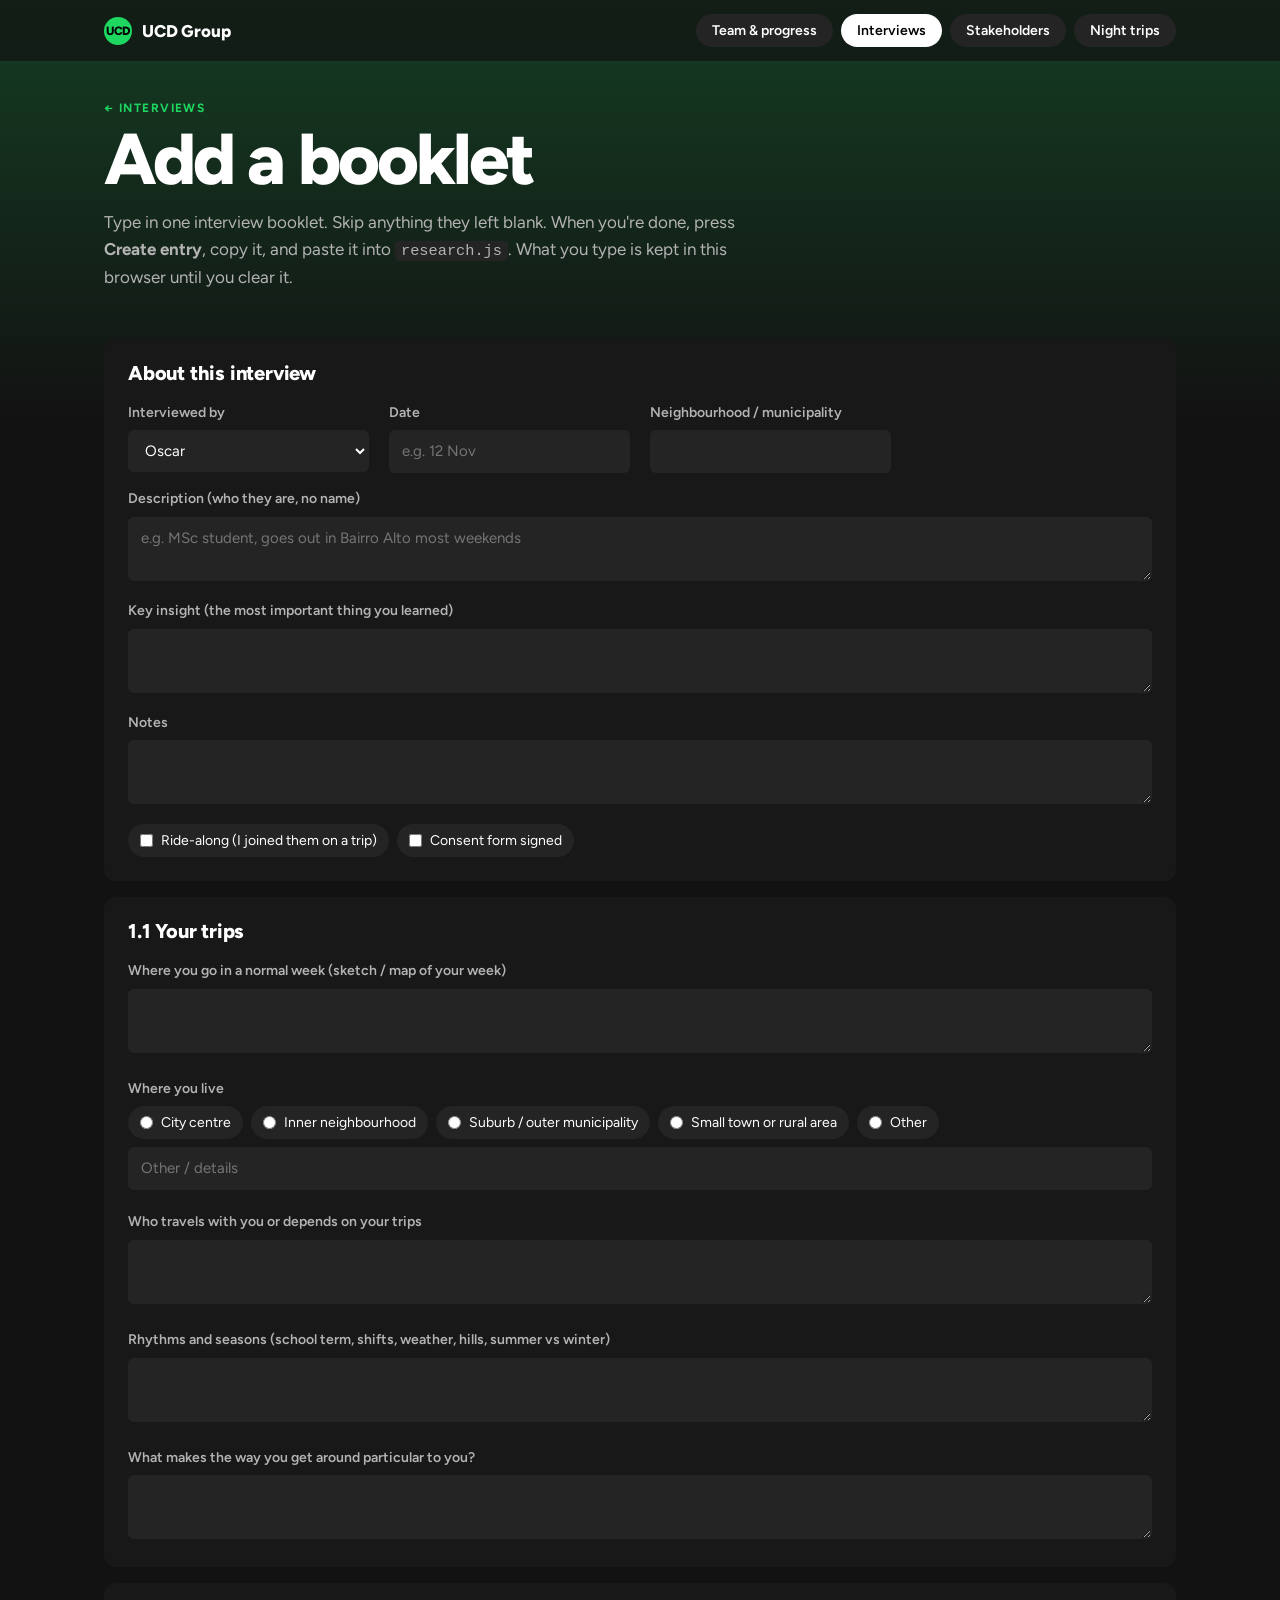
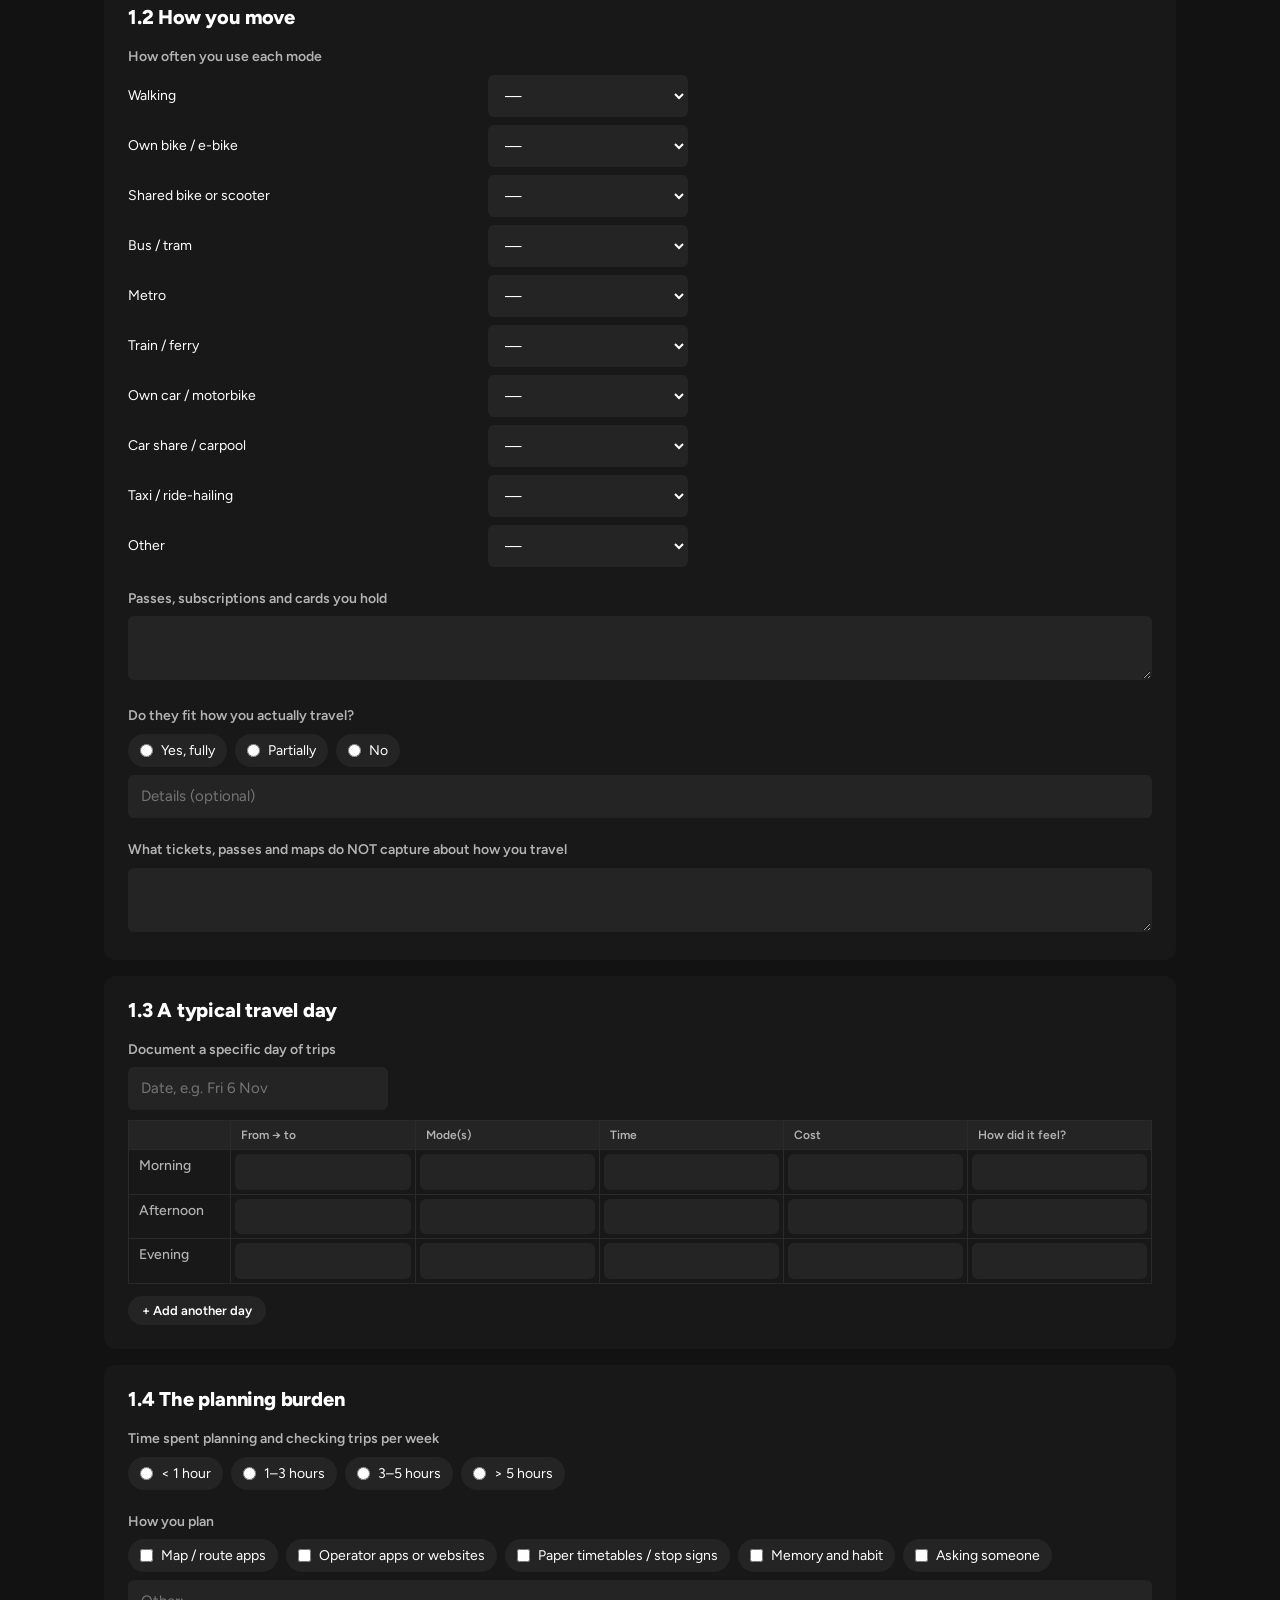
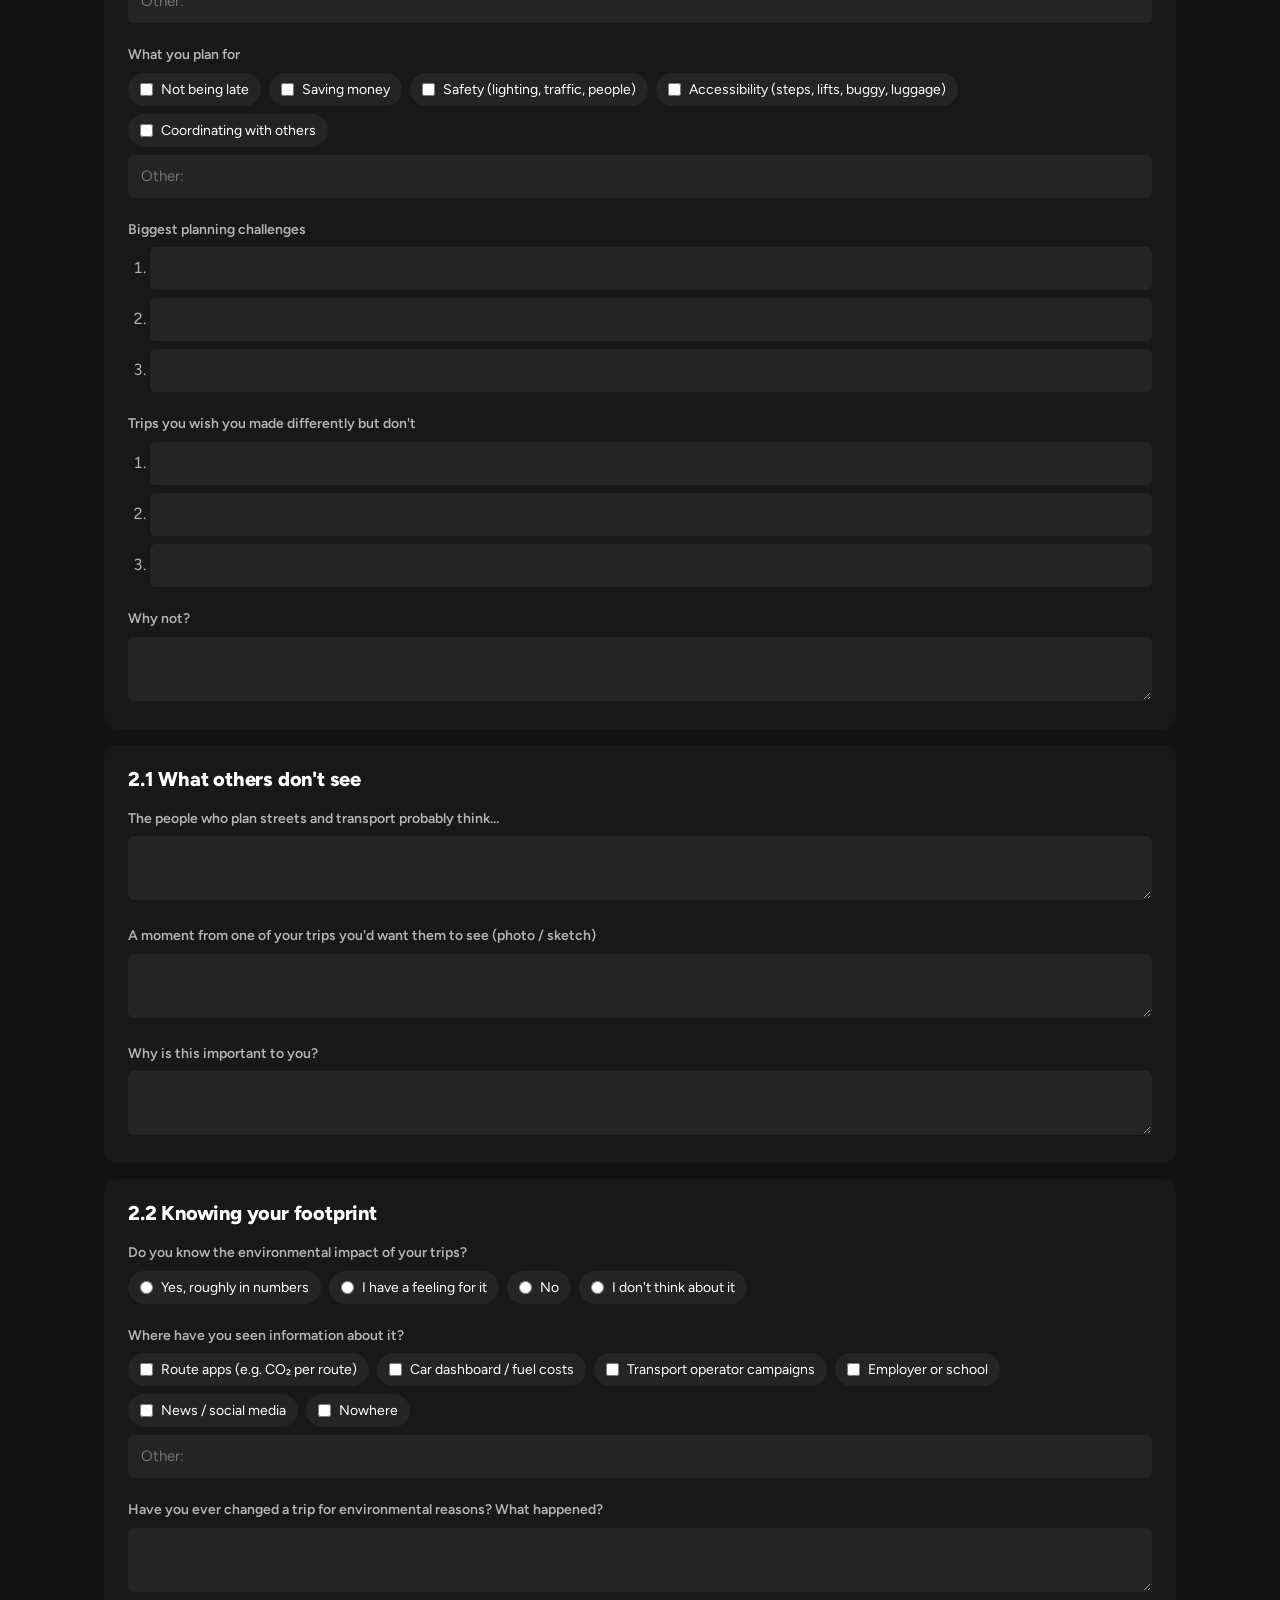
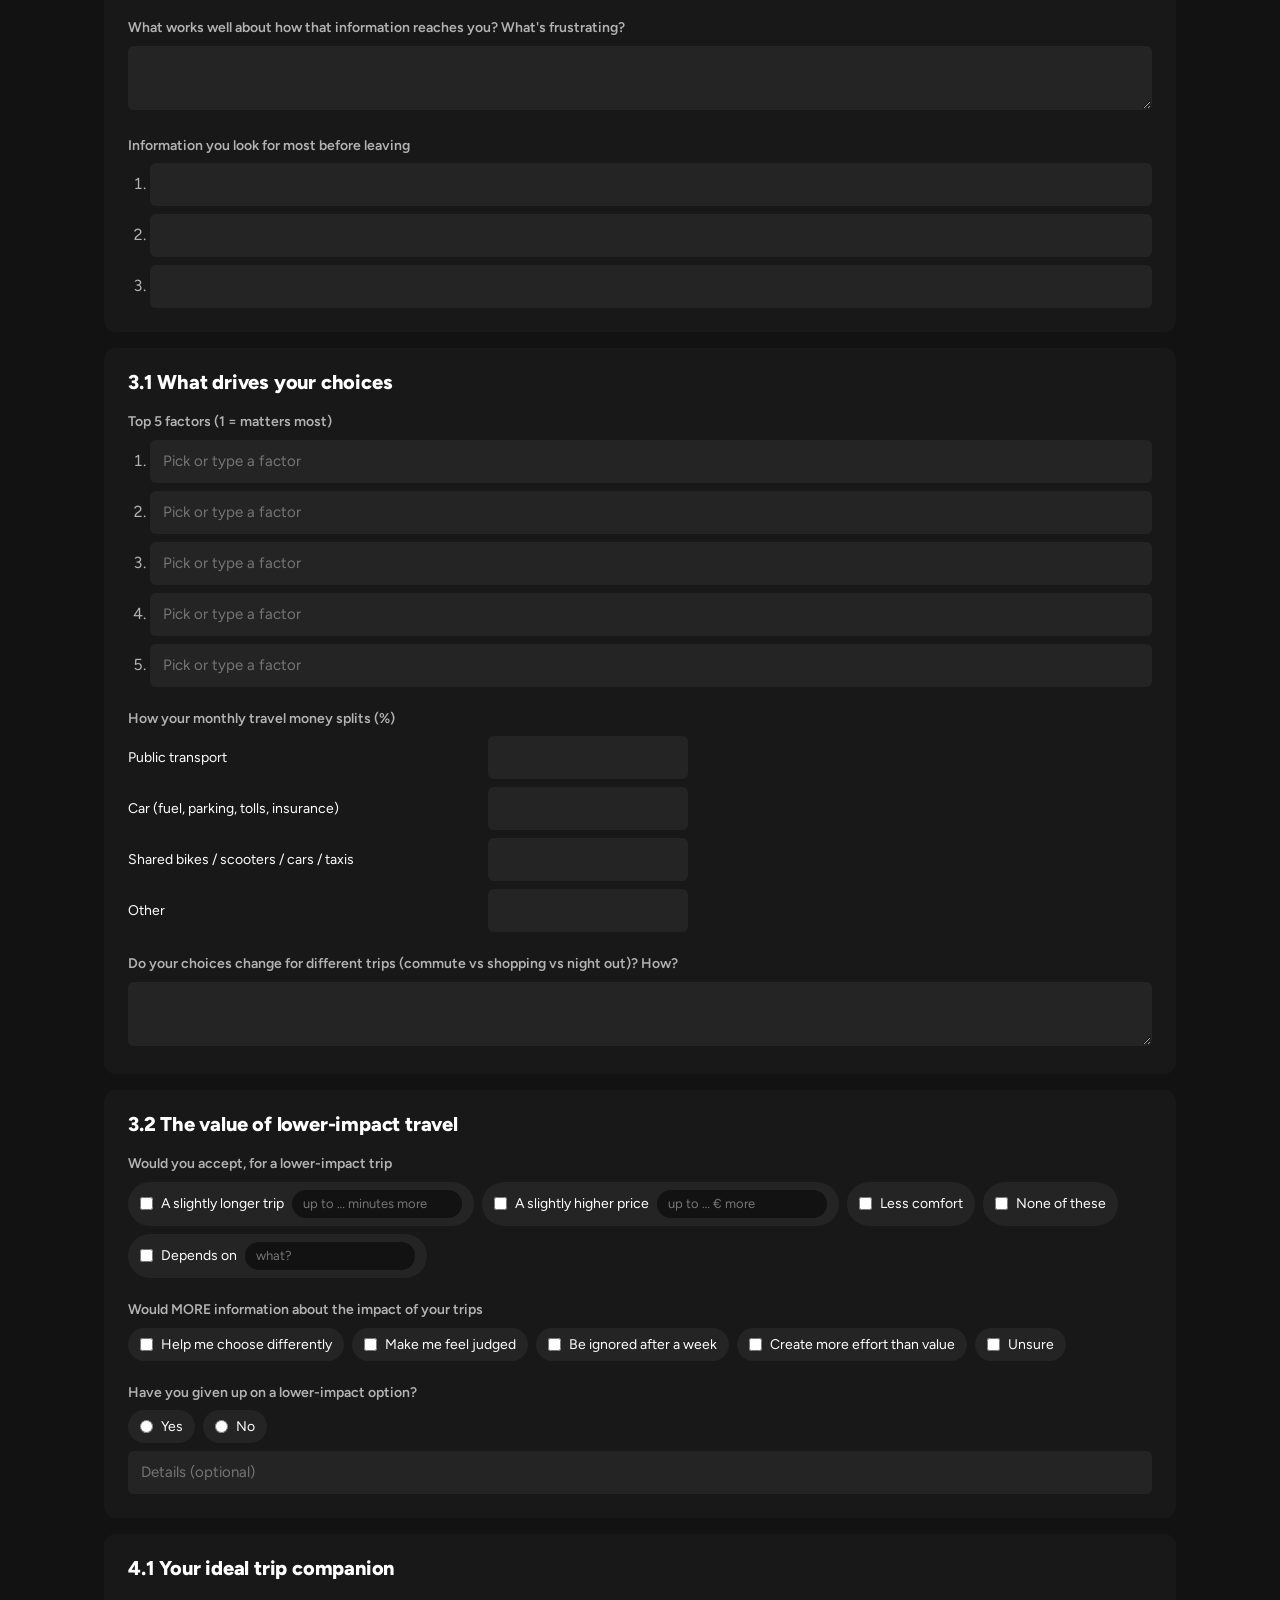
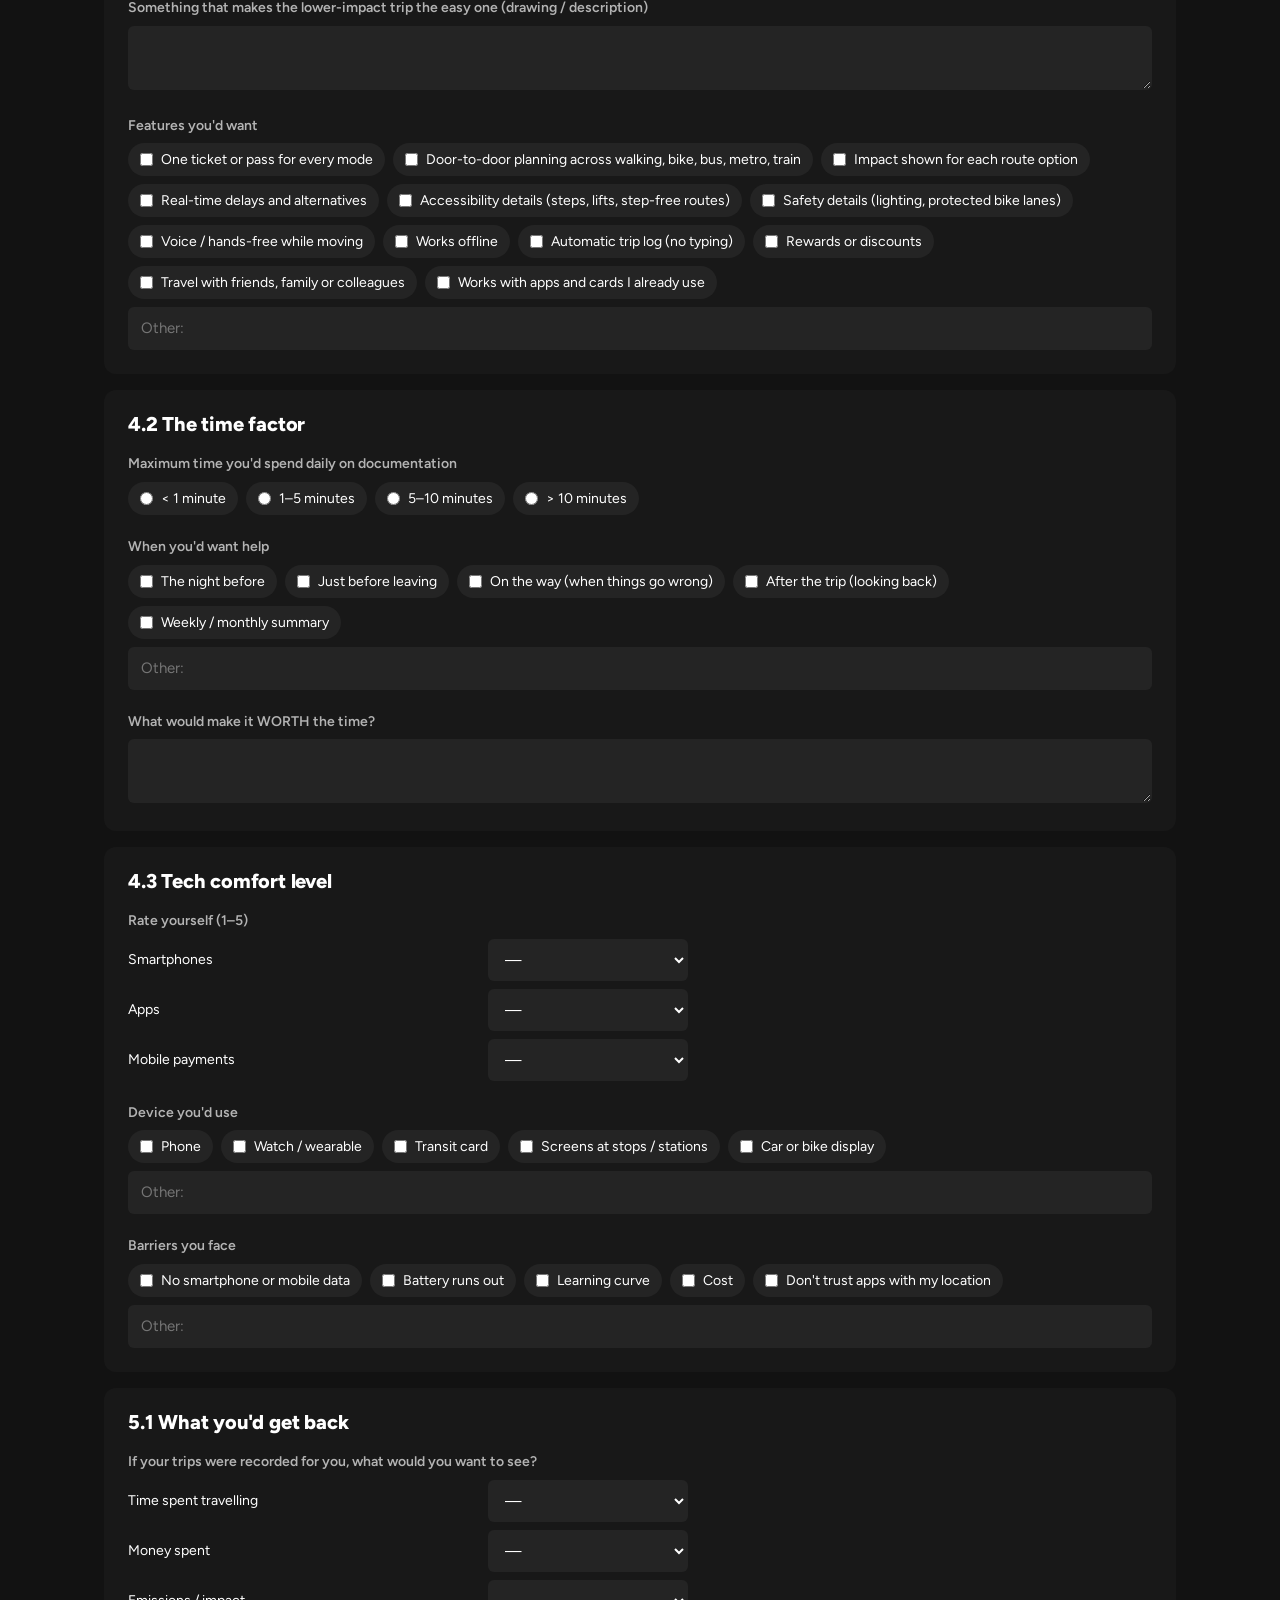
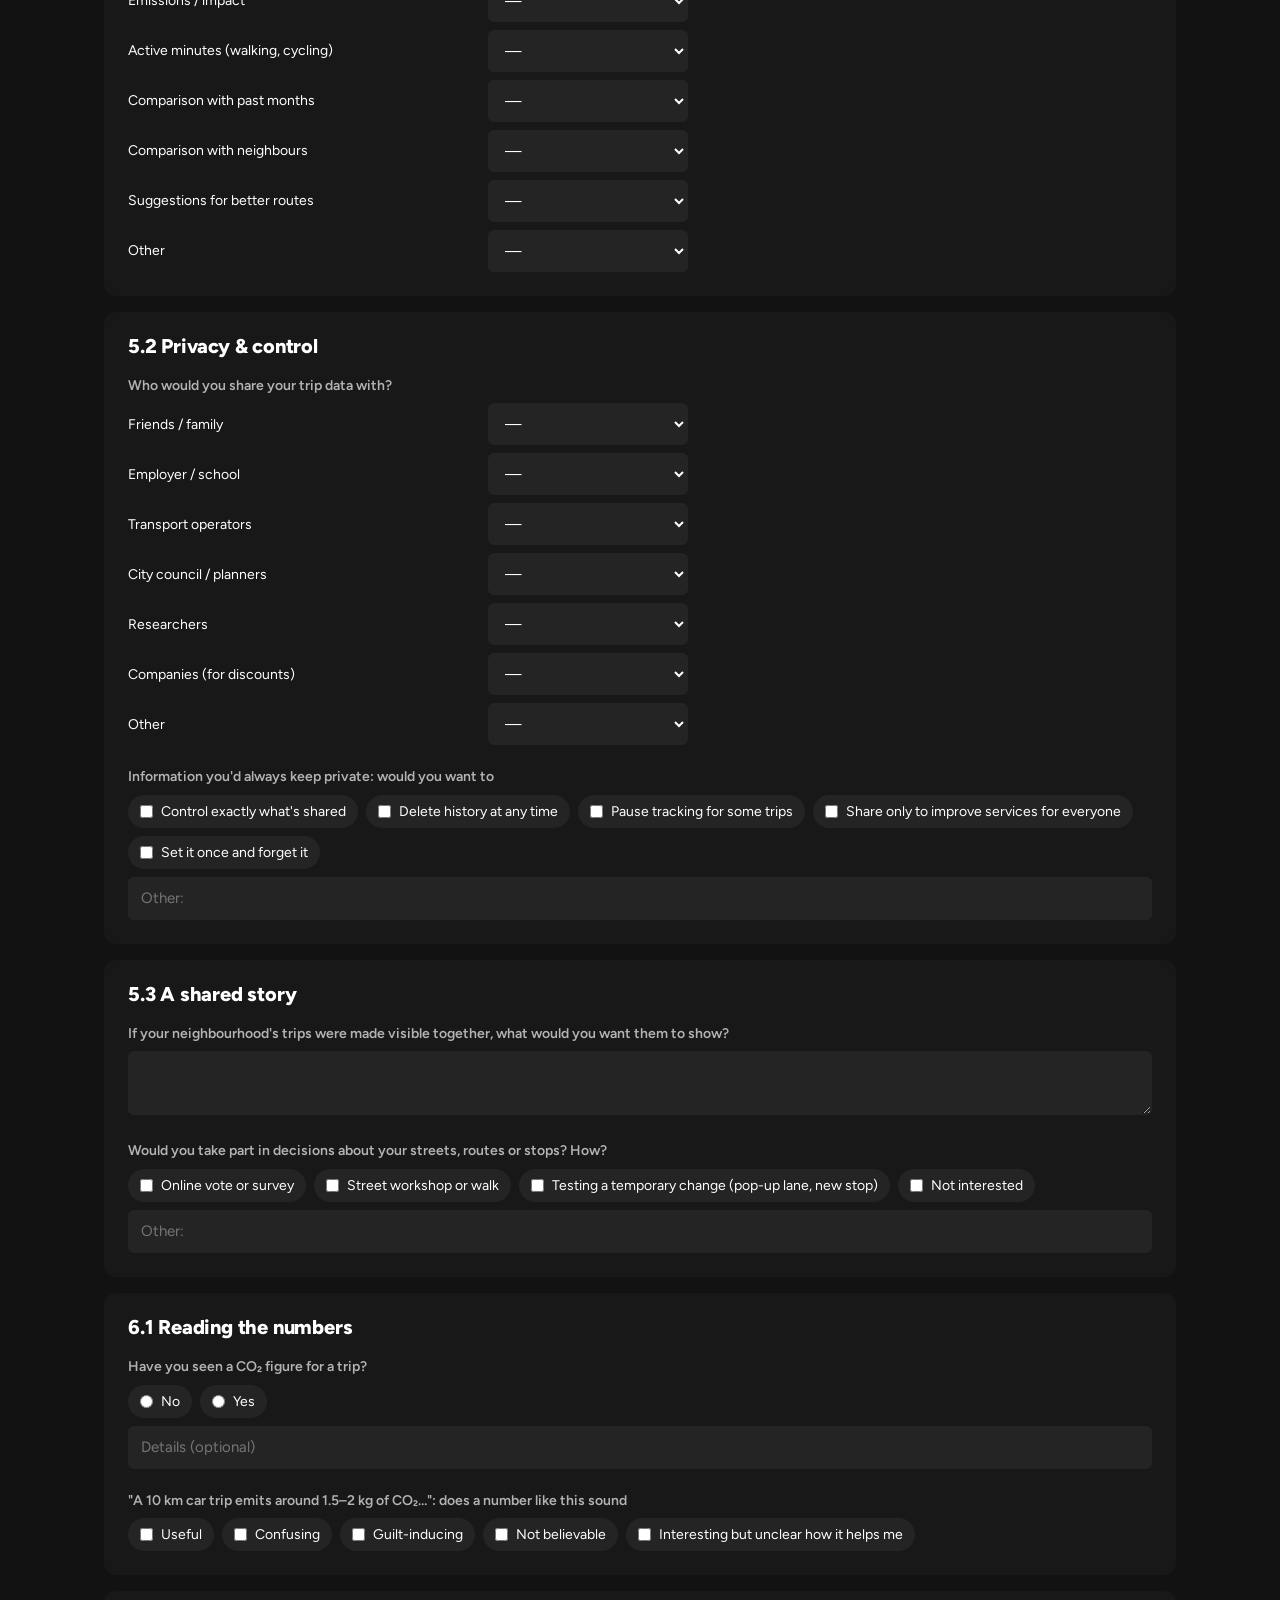
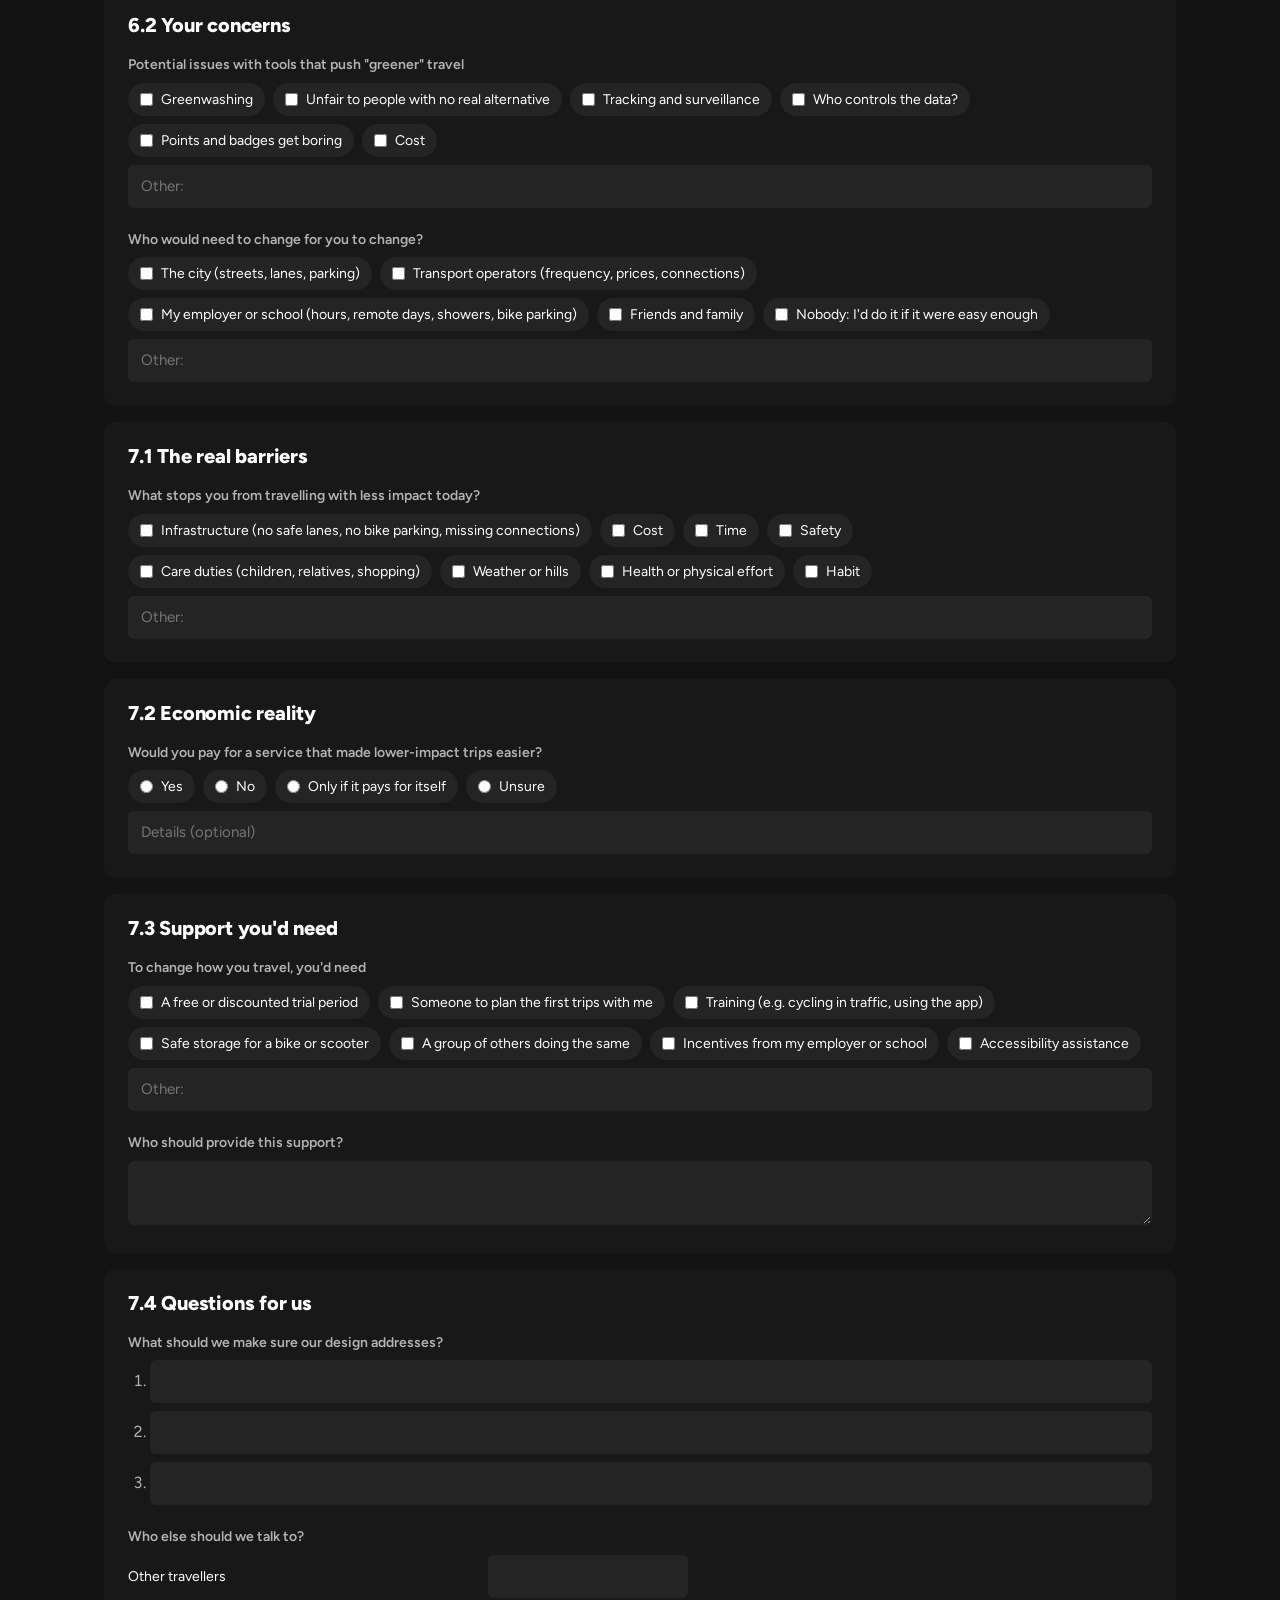
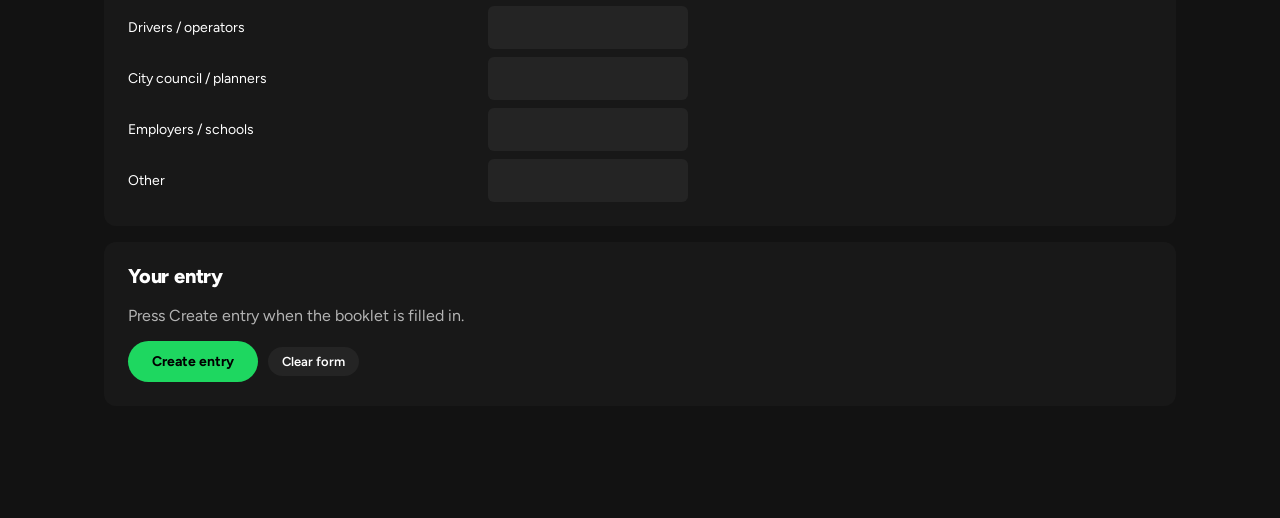
==== commit 6b4fb1a7: "Add Stakeholders page and make Interviews travellers only Co-Authored-By: Claude Opus 5.5 <noreply@a" ====
--- a/add.html
+++ b/add.html
@@ -7,7 +7,7 @@
   <link rel="preconnect" href="https://fonts.googleapis.com">
   <link rel="preconnect" href="https://fonts.gstatic.com" crossorigin>
   <link href="https://fonts.googleapis.com/css2?family=Figtree:wght@400;500;600;700;800&display=swap" rel="stylesheet">
-  <link rel="stylesheet" href="styles.css">
+  <link rel="stylesheet" href="styles.css?v=3">
 </head>
 <body>
   <header class="topbar">
@@ -16,6 +16,7 @@
       <nav class="nav" aria-label="Pages">
         <a href="index.html">Team &amp; progress</a>
         <a href="research.html" aria-current="page">Interviews</a>
+        <a href="stakeholders.html">Stakeholders</a>
         <a href="diary.html">Night trips</a>
       </nav>
     </div>
@@ -317,7 +318,6 @@
       return { wrap, input };
     }
 
-    metaField("type", "Type", select(["Traveller", "Stakeholder"]));
     metaField("by", "Interviewed by", select(MEMBERS.map((m) => m.name.split(/\s+/)[0])));
     metaField("date", "Date", textBox(false, "e.g. 12 Nov"));
     metaField("neighbourhood", "Neighbourhood / municipality", textBox(false));
@@ -349,16 +349,11 @@
       bookletBox.append(card);
     });
 
-    function toggleBooklet() {
-      bookletBox.hidden = meta.type.value === "Stakeholder";
-    }
-    meta.type.addEventListener("change", toggleBooklet);
-
     // ---- Collect, save and restore ----
 
     function collect() {
       const entry = {
-        type: meta.type.value,
+        type: "Traveller",
         by: meta.by.value,
         date: meta.date.value.trim(),
         description: meta.description.value.trim(),
@@ -368,14 +363,12 @@
         insight: meta.insight.value.trim(),
         notes: meta.notes.value.trim(),
       };
-      if (entry.type !== "Stakeholder") {
-        BOOKLET.forEach((s) => s.questions.forEach((q) => { entry[q.key] = questions[q.key].get(); }));
-      }
+      BOOKLET.forEach((s) => s.questions.forEach((q) => { entry[q.key] = questions[q.key].get(); }));
       return entry;
     }
 
     function restore(entry) {
-      ["type", "by", "date", "description", "neighbourhood", "insight", "notes"].forEach((k) => {
+      ["by", "date", "description", "neighbourhood", "insight", "notes"].forEach((k) => {
         if (entry[k] !== undefined) meta[k].value = entry[k];
       });
       ride.input.checked = !!entry.rideAlong;
@@ -396,7 +389,6 @@
       const saved = localStorage.getItem(DRAFT_KEY);
       if (saved) restore(JSON.parse(saved));
     } catch (e) { /* no draft */ }
-    toggleBooklet();
 
     document.getElementById("clear").onclick = () => {
       if (!confirm("Clear everything you typed in this form?")) return;
--- a/styles.css
+++ b/styles.css
@@ -426,10 +426,7 @@
 .sheet tr.row:focus-visible { outline: 2px solid var(--accent); outline-offset: -2px; }
 .sheet tr.is-selected td { background: rgba(30, 215, 96, 0.1); }
 
-.tag { padding: 3px 10px; border-radius: 999px; font-size: 12px; font-weight: 700; white-space: nowrap; }
-
-.tag-traveller { background: rgba(30, 215, 96, 0.16); color: var(--accent); }
-.tag-stakeholder { background: var(--warn-bg); color: var(--warn); }
+
 
 /* Full booklet answers */
 
@@ -624,6 +621,52 @@
 }
 
 .steps { margin: 16px 0 0; padding-left: 20px; color: var(--muted); line-height: 1.7; }
+
+/* Stakeholders */
+
+.stakeholders {
+  display: grid;
+  grid-template-columns: repeat(auto-fill, minmax(320px, 1fr));
+  gap: 20px;
+  align-items: start;
+}
+
+.stake-card { padding: 24px; background: var(--surface); border-radius: 12px; }
+
+.stake-head {
+  display: flex;
+  align-items: center;
+  justify-content: space-between;
+  gap: 10px;
+  flex-wrap: wrap;
+  margin-bottom: 8px;
+}
+
+.stake-role { margin: 0; font-size: 24px; font-weight: 800; letter-spacing: -0.02em; }
+
+.stake-about { margin: 0 0 18px; color: var(--muted); line-height: 1.5; }
+
+.stake-card .facts { margin-top: 16px; grid-template-columns: repeat(auto-fill, minmax(120px, 1fr)); }
+
+.stake-sub {
+  margin: 22px 0 10px;
+  color: var(--muted);
+  font-size: 12px;
+  font-weight: 700;
+  letter-spacing: 0.1em;
+  text-transform: uppercase;
+}
+
+.stake-list { margin: 0; padding-left: 20px; line-height: 1.55; }
+.stake-list li + li { margin-top: 6px; }
+
+.stake-quotes blockquote {
+  margin: 0 0 10px;
+  padding: 8px 14px;
+  border-left: 3px solid var(--accent);
+  color: var(--text);
+  font-style: italic;
+}
 
 /* Night trips diary */
 
